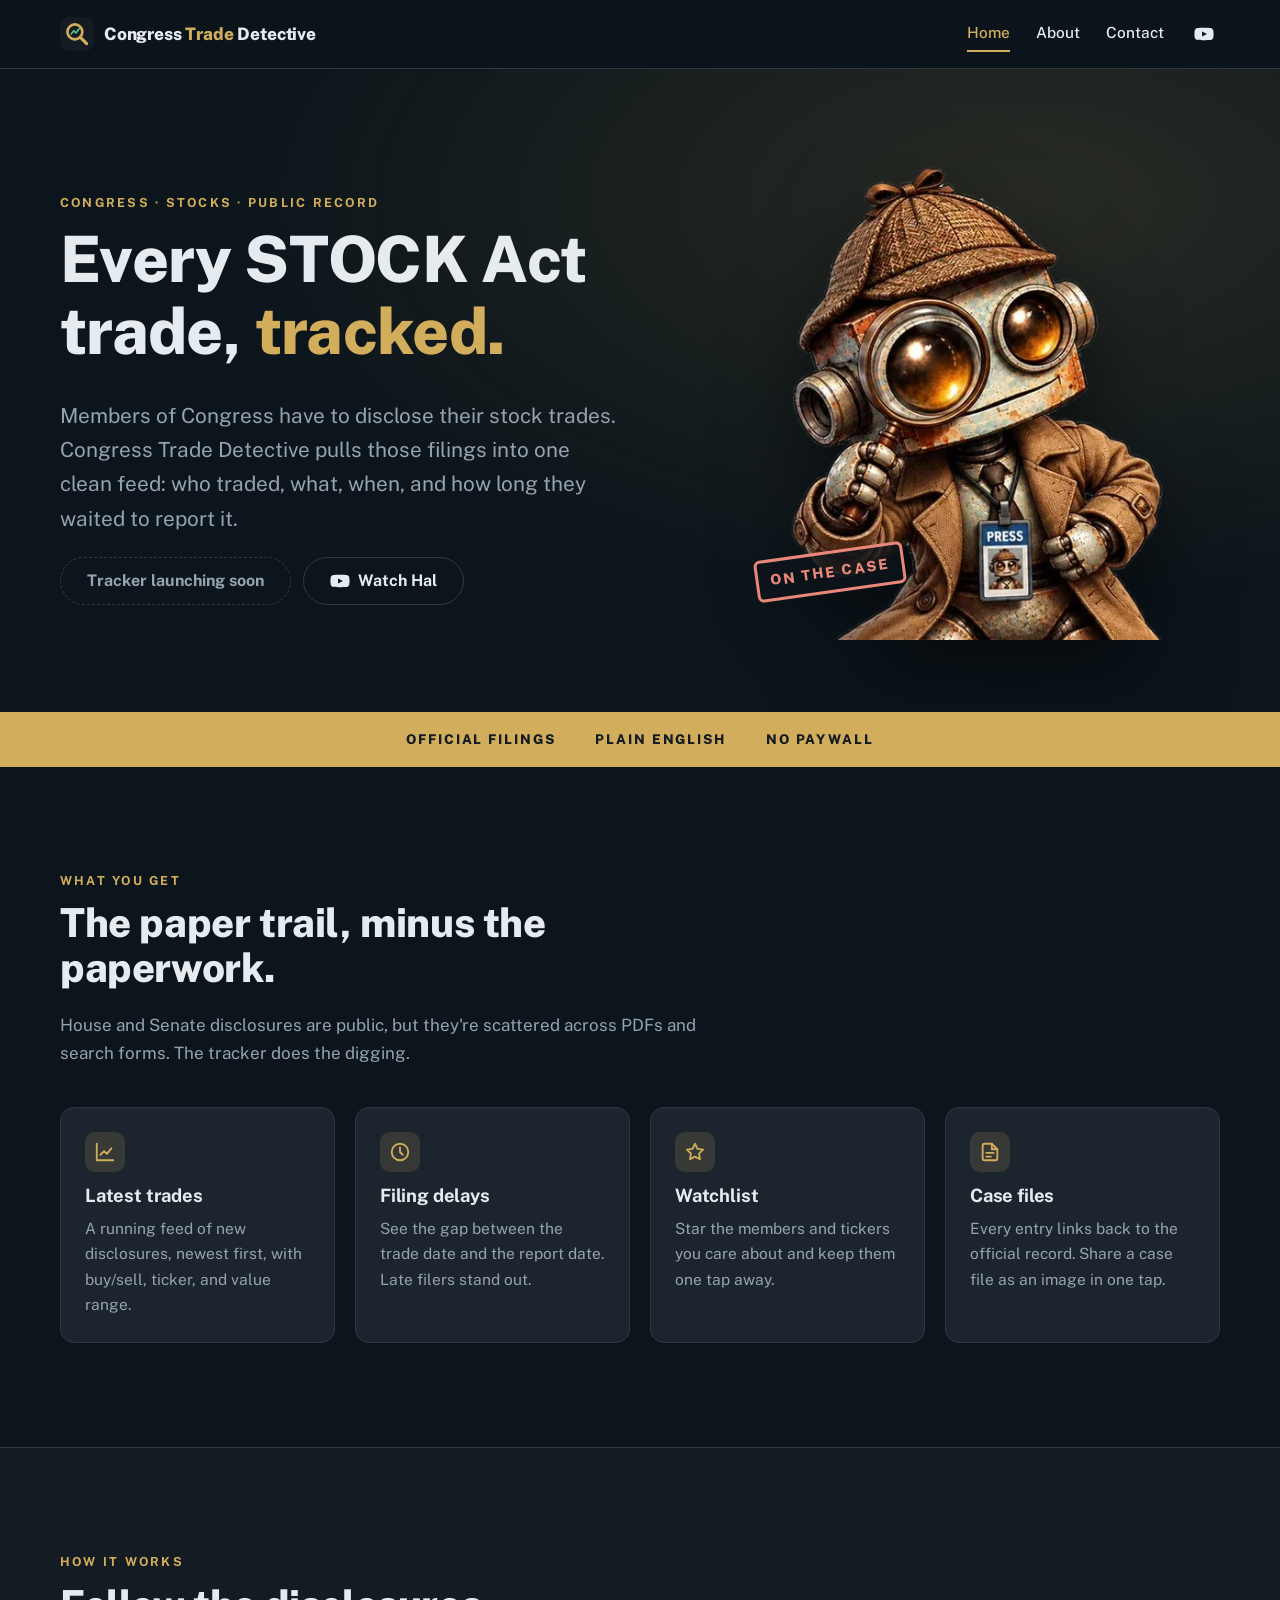
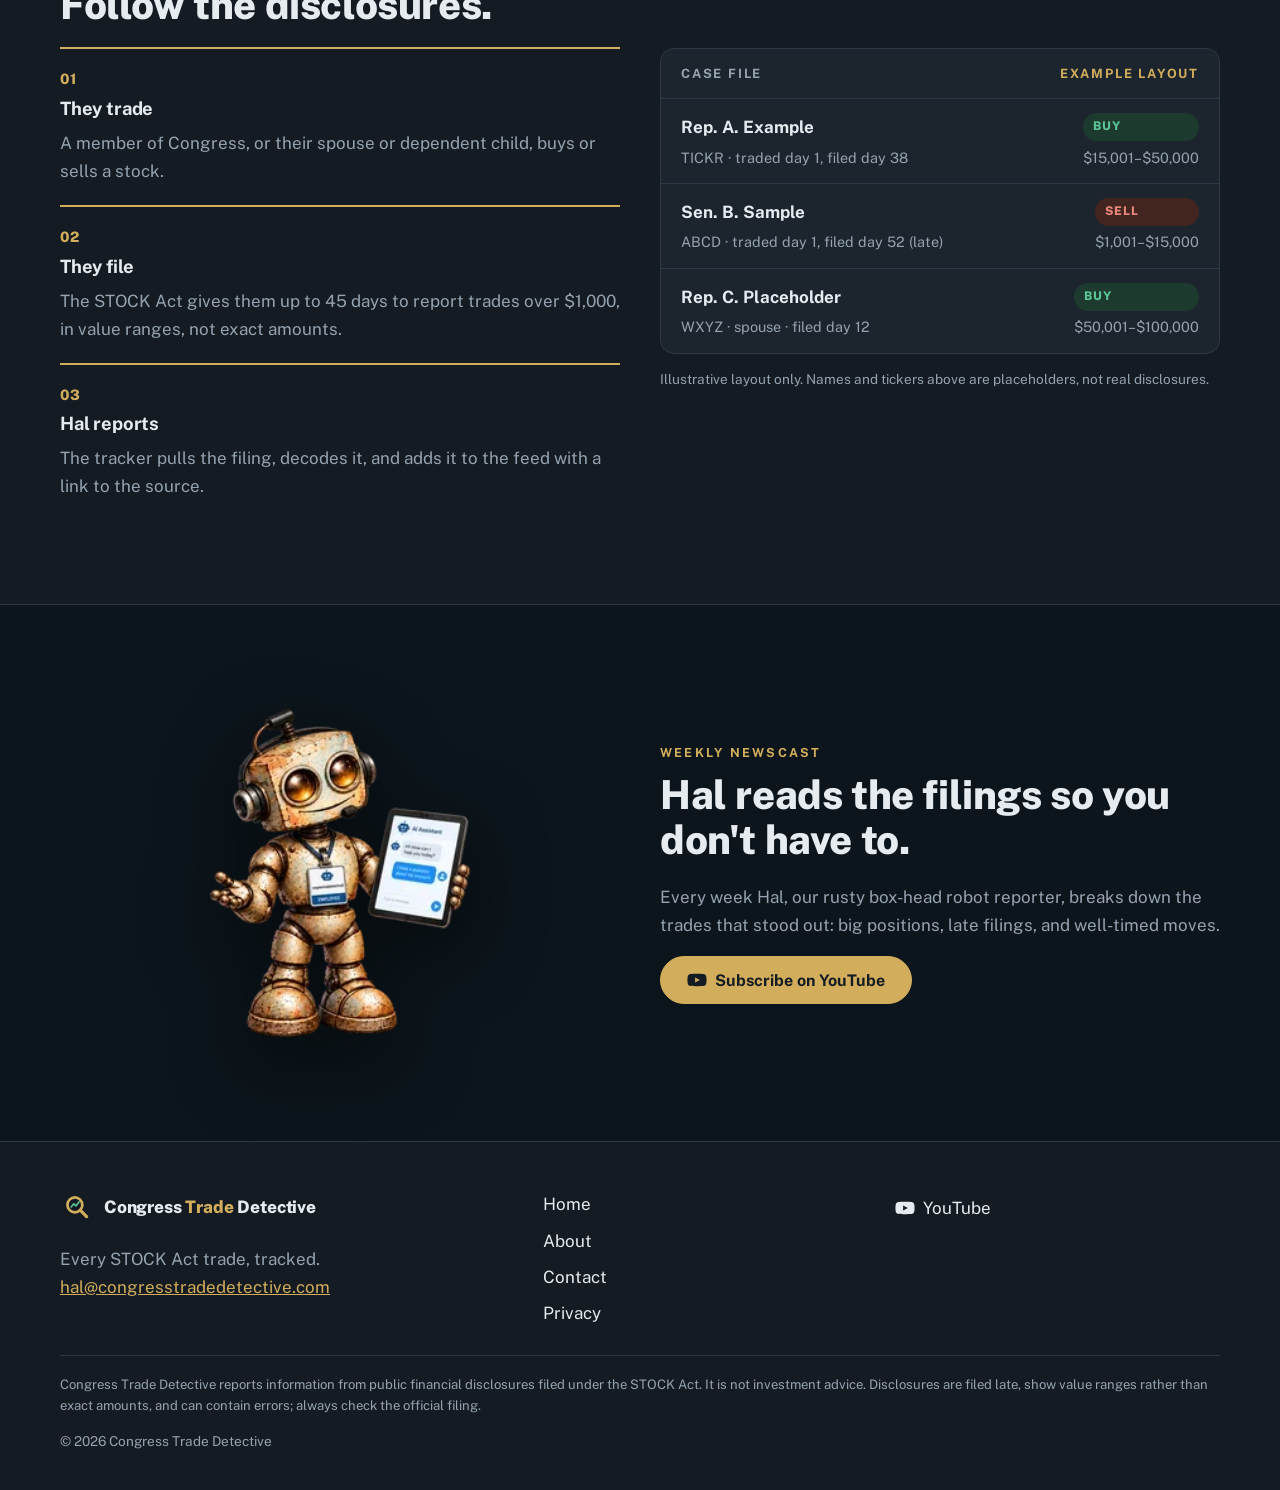
==== index.html @ c4a3ce62 "Initial site" ====
<!doctype html>
<html lang="en" data-root="">
<head>
<meta charset="utf-8">
<meta name="viewport" content="width=device-width, initial-scale=1">
<title>Congress Trade Detective | Every STOCK Act trade, tracked</title>
<meta name="description" content="Track stock trades disclosed by members of Congress under the STOCK Act. Latest filings, late reports, watchlists, and links to the official record.">
<meta property="og:title" content="Congress Trade Detective | Every STOCK Act trade, tracked">
<meta property="og:description" content="Track stock trades disclosed by members of Congress under the STOCK Act. Latest filings, late reports, watchlists, and links to the official record.">
<meta property="og:type" content="website">
<meta property="og:image" content="https://congresstradedetective.com/assets/img/hal-detective.webp">
<meta name="theme-color" content="#0C151B">
<link rel="icon" href="assets/img/favicon.svg" type="image/svg+xml">
<link rel="preconnect" href="https://fonts.googleapis.com">
<link rel="preconnect" href="https://fonts.gstatic.com" crossorigin>
<link href="https://fonts.googleapis.com/css2?family=Public+Sans:wght@400;500;600;700;800&display=swap" rel="stylesheet">
<link rel="stylesheet" href="assets/css/style.css">
</head>
<body data-page="home">
<a class="skip" href="#main">Skip to content</a>
<header id="site-header"></header>
<main id="main">

<section class="hero">
  <div class="container hero-grid">
    <div>
      <p class="eyebrow">Congress &middot; Stocks &middot; Public record</p>
      <h1>Every STOCK Act trade, <span class="hl">tracked.</span></h1>
      <p class="lead">Members of Congress have to disclose their stock trades. Congress Trade Detective pulls those filings into one clean feed: who traded, what, when, and how long they waited to report it.</p>
      <div class="btn-row"><a class="btn" data-app href="#">Open the tracker</a><a class="btn btn-ghost" data-social="youtube" href="#"><svg viewBox="0 0 24 24" aria-hidden="true"><path d="M23 7.2a3 3 0 0 0-2.1-2.1C19 4.6 12 4.6 12 4.6s-7 0-8.9.5A3 3 0 0 0 1 7.2 31 31 0 0 0 .5 12a31 31 0 0 0 .5 4.8 3 3 0 0 0 2.1 2.1c1.9.5 8.9.5 8.9.5s7 0 8.9-.5a3 3 0 0 0 2.1-2.1 31 31 0 0 0 .5-4.8 31 31 0 0 0-.5-4.8zM9.7 15.1V8.9l5.8 3.1-5.8 3.1z"/></svg>Watch Hal</a></div>
      <div class="badges-row"><a class="btn btn-ghost" data-store="appStore" href="#">App Store</a><a class="btn btn-ghost" data-store="playStore" href="#">Google Play</a></div>
    </div>
    <div class="hero-art">
      <img src="assets/img/hal-detective.webp" width="440" height="517" alt="Hal, the Congress Trade Detective robot mascot, in a detective hat and trench coat" fetchpriority="high">
      <span class="stamp">On the case</span>
    </div>
  </div>
</section>
<div class="strip"><ul><li>Official filings</li><li>Plain English</li><li>No paywall</li></ul></div>

<section class="section">
  <div class="container">
    <div class="section-head">
      <p class="eyebrow">What you get</p>
      <h2>The paper trail, minus the paperwork.</h2>
      <p class="muted">House and Senate disclosures are public, but they're scattered across PDFs and search forms. The tracker does the digging.</p>
    </div>
    <div class="features">
      <div class="feature"><div class="ic"><svg viewBox="0 0 24 24" aria-hidden="true"><path d="M3 3v18h18"/><path d="M7 15l4-4 3 3 5-6"/></svg></div><h3>Latest trades</h3><p>A running feed of new disclosures, newest first, with buy/sell, ticker, and value range.</p></div>
      <div class="feature"><div class="ic"><svg viewBox="0 0 24 24" aria-hidden="true"><circle cx="12" cy="12" r="9"/><path d="M12 7v5l3 3"/></svg></div><h3>Filing delays</h3><p>See the gap between the trade date and the report date. Late filers stand out.</p></div>
      <div class="feature"><div class="ic"><svg viewBox="0 0 24 24" aria-hidden="true"><path d="M12 3l2.7 5.6 6.1.9-4.4 4.3 1 6.1L12 17l-5.4 2.9 1-6.1-4.4-4.3 6.1-.9z"/></svg></div><h3>Watchlist</h3><p>Star the members and tickers you care about and keep them one tap away.</p></div>
      <div class="feature"><div class="ic"><svg viewBox="0 0 24 24" aria-hidden="true"><path d="M14 3H6a2 2 0 0 0-2 2v14a2 2 0 0 0 2 2h12a2 2 0 0 0 2-2V9z"/><path d="M14 3v6h6"/><path d="M8 13h8M8 17h5"/></svg></div><h3>Case files</h3><p>Every entry links back to the official record. Share a case file as an image in one tap.</p></div>
    </div>
  </div>
</section>

<section class="section panel">
  <div class="container split">
    <div>
      <p class="eyebrow">How it works</p>
      <h2>Follow the disclosures.</h2>
      <ol class="steps" style="grid-template-columns:1fr">
        <li><h3>They trade</h3><p>A member of Congress, or their spouse or dependent child, buys or sells a stock.</p></li>
        <li><h3>They file</h3><p>The STOCK Act gives them up to 45 days to report trades over $1,000, in value ranges, not exact amounts.</p></li>
        <li><h3>Hal reports</h3><p>The tracker pulls the filing, decodes it, and adds it to the feed with a link to the source.</p></li>
      </ol>
    </div>
    <div>
      <div class="casefile" aria-label="Example case file layout">
        <div class="casefile-head"><span>Case file</span><span class="tag">Example layout</span></div>
        <div class="row"><b>Rep. A. Example</b><span class="pill buy">Buy</span><span class="sub">TICKR &middot; traded day 1, filed day 38</span><span class="amt">$15,001&ndash;$50,000</span></div>
        <div class="row"><b>Sen. B. Sample</b><span class="pill sell">Sell</span><span class="sub">ABCD &middot; traded day 1, filed day 52 (late)</span><span class="amt">$1,001&ndash;$15,000</span></div>
        <div class="row"><b>Rep. C. Placeholder</b><span class="pill buy">Buy</span><span class="sub">WXYZ &middot; spouse &middot; filed day 12</span><span class="amt">$50,001&ndash;$100,000</span></div>
      </div>
      <p class="note">Illustrative layout only. Names and tickers above are placeholders, not real disclosures.</p>
    </div>
  </div>
</section>

<section class="section">
  <div class="container split">
    <img class="portrait" style="width:min(260px,70%)" src="assets/img/hal-agent.webp" width="206" height="260" alt="Hal the robot wearing a headset and holding a chat tablet" loading="lazy">
    <div>
      <p class="eyebrow">Weekly newscast</p>
      <h2>Hal reads the filings so you don't have to.</h2>
      <p class="muted">Every week Hal, our rusty box-head robot reporter, breaks down the trades that stood out: big positions, late filings, and well-timed moves.</p>
      <div class="btn-row"><a class="btn" data-social="youtube" href="#"><svg viewBox="0 0 24 24" aria-hidden="true"><path d="M23 7.2a3 3 0 0 0-2.1-2.1C19 4.6 12 4.6 12 4.6s-7 0-8.9.5A3 3 0 0 0 1 7.2 31 31 0 0 0 .5 12a31 31 0 0 0 .5 4.8 3 3 0 0 0 2.1 2.1c1.9.5 8.9.5 8.9.5s7 0 8.9-.5a3 3 0 0 0 2.1-2.1 31 31 0 0 0 .5-4.8 31 31 0 0 0-.5-4.8zM9.7 15.1V8.9l5.8 3.1-5.8 3.1z"/></svg>Subscribe on YouTube</a></div>
    </div>
  </div>
</section>

</main>
<footer id="site-footer"></footer>
<script src="assets/js/config.js"></script>
<script src="assets/js/site.js"></script>
</body>
</html>
---- assets/css/style.css ----
:root {
  --bg: #0C151B;
  --paper: #141B22;
  --card: #1C252E;
  --ink: #E6EBF0;
  --muted: #95A3B1;
  --line: #2C3945;
  --seal: #D2AE5C;
  --seal-dark: #B8943F;
  --buy: #5CC495;
  --sell: #E8877A;
  --radius: 14px;
  --sans: "Public Sans", "Segoe UI", system-ui, -apple-system, sans-serif;
}
*, *::before, *::after { box-sizing: border-box; }
html { scroll-behavior: smooth; }
body { margin: 0; background: var(--bg); color: var(--ink); font: 400 17px/1.65 var(--sans); -webkit-font-smoothing: antialiased; }
img { max-width: 100%; height: auto; display: block; }
a { color: var(--seal); }
h1, h2, h3 { font-weight: 800; line-height: 1.12; margin: 0 0 .5em; letter-spacing: -.01em; }
h1 { font-size: clamp(2.3rem, 5.6vw, 4rem); }
h2 { font-size: clamp(1.7rem, 3.4vw, 2.5rem); }
h3 { font-size: 1.15rem; font-weight: 700; }
p { margin: 0 0 1em; }
.container { width: min(1160px, 100% - 32px); margin-inline: auto; }
.muted { color: var(--muted); }
.eyebrow { font-size: .78rem; letter-spacing: .18em; text-transform: uppercase; color: var(--seal); font-weight: 700; margin-bottom: .8em; }
.section { padding: clamp(56px, 9vw, 104px) 0; }
.section-head { max-width: 680px; margin-bottom: 40px; }
.skip { position: absolute; left: -999px; }
.skip:focus { left: 16px; top: 16px; background: #fff; color: #000; padding: 8px 12px; z-index: 99; }
.hl { color: var(--seal); }

/* buttons */
.btn { display: inline-flex; align-items: center; gap: 8px; padding: 13px 26px; border-radius: 999px; font: 700 1rem var(--sans); text-decoration: none; border: 1.5px solid var(--seal); background: var(--seal); color: #141B22; cursor: pointer; transition: background .2s, color .2s, transform .2s; }
.btn:hover { background: var(--seal-dark); border-color: var(--seal-dark); transform: translateY(-1px); }
.btn svg { width: 20px; height: 20px; fill: currentColor; }
.btn-ghost { background: transparent; color: var(--ink); border-color: var(--line); }
.btn-ghost:hover { background: var(--card); border-color: var(--muted); color: var(--ink); }
.btn[aria-disabled="true"] { background: transparent; color: var(--muted); border-color: var(--line); border-style: dashed; cursor: default; transform: none; }
.btn-row { display: flex; flex-wrap: wrap; gap: 12px; }

/* header */
#site-header { position: sticky; top: 0; z-index: 50; background: rgba(12, 21, 27, .92); backdrop-filter: blur(8px); border-bottom: 1px solid var(--line); }
.header-inner { display: flex; align-items: center; gap: 24px; height: 68px; }
.brand { display: inline-flex; align-items: center; gap: 10px; text-decoration: none; font-weight: 800; font-size: 1.08rem; color: var(--ink); white-space: nowrap; letter-spacing: -.01em; }
.brand em { color: var(--seal); font-style: normal; }
.logo-mark { width: 34px; height: 34px; flex: none; border-radius: 9px; }
.nav { display: flex; gap: 26px; margin-left: auto; align-items: center; }
.nav a { text-decoration: none; font-size: .96rem; font-weight: 500; color: var(--ink); padding: 4px 0; border-bottom: 2px solid transparent; }
.nav a:hover, .nav a.active { color: var(--seal); border-color: var(--seal); }
.header-social { display: flex; gap: 4px; }
.icon-link { display: inline-flex; align-items: center; gap: 8px; text-decoration: none; color: var(--ink); padding: 6px; border-radius: 8px; }
.icon-link svg { width: 20px; height: 20px; fill: currentColor; }
.icon-link:hover { color: var(--seal); }
.menu-btn { display: none; margin-left: auto; background: none; border: 0; width: 44px; height: 44px; cursor: pointer; padding: 10px; }
.menu-btn span { display: block; height: 2px; background: var(--ink); margin: 5px 0; transition: transform .2s, opacity .2s; }
@media (max-width: 860px) {
  .menu-btn { display: block; }
  .header-social { display: none; }
  .nav { position: absolute; top: 68px; left: 0; right: 0; flex-direction: column; align-items: stretch; gap: 0; background: var(--bg); border-bottom: 1px solid var(--line); padding: 8px 16px 16px; display: none; }
  .nav a { padding: 12px 0; border-bottom: 1px solid var(--line); }
  #site-header.open .nav { display: flex; }
  #site-header.open .menu-btn span:nth-child(1) { transform: translateY(7px) rotate(45deg); }
  #site-header.open .menu-btn span:nth-child(2) { opacity: 0; }
  #site-header.open .menu-btn span:nth-child(3) { transform: translateY(-7px) rotate(-45deg); }
}

/* hero */
.hero { padding: clamp(48px, 8vw, 96px) 0 clamp(40px, 6vw, 72px); background: radial-gradient(ellipse at 80% 20%, rgba(210, 174, 92, .14), transparent 55%), var(--bg); overflow: hidden; }
.hero-grid { display: grid; gap: 40px; align-items: center; }
@media (min-width: 900px) { .hero-grid { grid-template-columns: 1.15fr .85fr; } }
.hero .lead { font-size: clamp(1.1rem, 2vw, 1.3rem); color: var(--muted); max-width: 560px; }
.hero-art { position: relative; justify-self: center; width: min(420px, 85%); }
.hero-art img { filter: drop-shadow(0 30px 40px rgba(0, 0, 0, .55)); }
.stamp { position: absolute; left: -6%; bottom: 10%; transform: rotate(-8deg); border: 3px solid var(--sell); color: var(--sell); font-weight: 800; letter-spacing: .14em; font-size: .9rem; padding: 6px 12px; border-radius: 6px; background: rgba(12, 21, 27, .75); text-transform: uppercase; }
.soon { font-size: .9rem; color: var(--muted); margin-top: 14px; }

/* ticker strip */
.strip { background: var(--seal); color: #141B22; padding: 16px 0; }
.strip ul { list-style: none; margin: 0; padding: 0; display: flex; justify-content: center; flex-wrap: wrap; gap: 10px 40px; letter-spacing: .14em; text-transform: uppercase; font-size: .84rem; font-weight: 800; }

/* sample case file */
.casefile { background: var(--card); border: 1px solid var(--line); border-radius: var(--radius); overflow: hidden; max-width: 760px; }
.casefile-head { display: flex; justify-content: space-between; align-items: center; gap: 12px; padding: 14px 20px; border-bottom: 1px solid var(--line); font-size: .8rem; letter-spacing: .14em; text-transform: uppercase; color: var(--muted); font-weight: 700; }
.casefile-head .tag { color: var(--seal); }
.row { display: grid; grid-template-columns: 1fr auto; gap: 4px 16px; padding: 14px 20px; border-bottom: 1px solid var(--line); }
.row:last-child { border-bottom: 0; }
.row b { font-weight: 700; }
.row .sub { color: var(--muted); font-size: .9rem; grid-column: 1; }
.pill { font-size: .75rem; font-weight: 800; letter-spacing: .08em; text-transform: uppercase; padding: 4px 10px; border-radius: 999px; align-self: start; }
.pill.buy { background: #1D3A2E; color: var(--buy); }
.pill.sell { background: #43251F; color: var(--sell); }
.row .amt { grid-column: 2; text-align: right; color: var(--muted); font-size: .9rem; }
.note { font-size: .85rem; color: var(--muted); margin-top: 14px; }

/* feature grid */
.features { display: grid; gap: 20px; grid-template-columns: 1fr; }
@media (min-width: 640px) { .features { grid-template-columns: repeat(2, 1fr); } }
@media (min-width: 1000px) { .features { grid-template-columns: repeat(4, 1fr); } }
.feature { background: var(--card); border: 1px solid var(--line); border-radius: var(--radius); padding: 24px; }
.feature .ic { width: 40px; height: 40px; border-radius: 10px; background: rgba(210, 174, 92, .14); color: var(--seal); display: grid; place-items: center; margin-bottom: 14px; }
.feature .ic svg { width: 22px; height: 22px; stroke: currentColor; fill: none; stroke-width: 2; stroke-linecap: round; stroke-linejoin: round; }
.feature p { color: var(--muted); margin: 0; font-size: .97rem; }

/* steps */
.steps { list-style: none; counter-reset: s; padding: 0; margin: 0; display: grid; gap: 20px; grid-template-columns: 1fr; }
@media (min-width: 800px) { .steps { grid-template-columns: repeat(3, 1fr); } }
.steps li { counter-increment: s; border-top: 2px solid var(--seal); padding-top: 18px; }
.steps li::before { content: "0" counter(s); display: block; font-weight: 800; color: var(--seal); font-size: .9rem; letter-spacing: .1em; margin-bottom: 8px; }
.steps p { color: var(--muted); margin: 0; }

/* split + panels */
.split { display: grid; gap: 40px; align-items: center; }
@media (min-width: 860px) { .split { grid-template-columns: 1fr 1fr; } }
.panel { background: var(--paper); border-top: 1px solid var(--line); border-bottom: 1px solid var(--line); }
.portrait { width: min(360px, 80%); justify-self: center; filter: drop-shadow(0 24px 36px rgba(0, 0, 0, .5)); }
.badges-row { display: flex; gap: 12px; flex-wrap: wrap; margin-top: 8px; }

/* page hero */
.page-hero { padding: clamp(56px, 9vw, 96px) 0 clamp(16px, 3vw, 32px); }
.page-hero p { max-width: 660px; color: var(--muted); font-size: 1.12rem; }

/* prose */
.prose { max-width: 760px; }
.prose h2 { font-size: 1.4rem; margin-top: 1.8em; }
.prose p, .prose li { color: #C9D2DB; }
.prose ul { padding-left: 1.2em; }
.callout { border-left: 3px solid var(--seal); background: var(--card); padding: 16px 20px; border-radius: 0 10px 10px 0; color: var(--muted); }

/* contact */
.contact-wrap { display: grid; gap: 40px; }
@media (min-width: 860px) { .contact-wrap { grid-template-columns: .9fr 1.1fr; } }
.form { display: grid; gap: 16px; background: var(--card); border: 1px solid var(--line); border-radius: var(--radius); padding: clamp(20px, 4vw, 32px); }
.form label { display: grid; gap: 6px; font-weight: 600; font-size: .95rem; }
.form input, .form textarea { font: 400 1rem var(--sans); color: var(--ink); background: var(--bg); border: 1.5px solid var(--line); border-radius: 10px; padding: 12px 14px; }
.form textarea { min-height: 150px; resize: vertical; }
.form input:focus, .form textarea:focus { outline: none; border-color: var(--seal); }
.hp { position: absolute; left: -9999px; }
.form-status { margin: 0; font-size: .95rem; }
.form-status.ok { color: var(--buy); }
.form-status.error { color: var(--sell); }

/* footer */
#site-footer { border-top: 1px solid var(--line); background: var(--paper); padding: 48px 0 24px; }
.footer-inner { display: grid; gap: 28px; }
@media (min-width: 860px) { .footer-inner { grid-template-columns: 1.4fr 1fr 1fr; } }
.footer-nav { display: grid; gap: 8px; align-content: start; }
.footer-nav a { color: var(--ink); text-decoration: none; }
.footer-nav a:hover { color: var(--seal); }
.footer-social { display: grid; gap: 4px; align-content: start; }
.icon-link.labeled { padding: 4px 0; }
.disclaimer { font-size: .82rem; color: var(--muted); margin-top: 28px; padding-top: 18px; border-top: 1px solid var(--line); }
.copyright { font-size: .85rem; color: var(--muted); margin-top: 12px; }
.copyright a { color: var(--muted); }

/* 404 */
.notfound { min-height: 60vh; display: grid; place-items: center; text-align: center; padding: 60px 16px; }
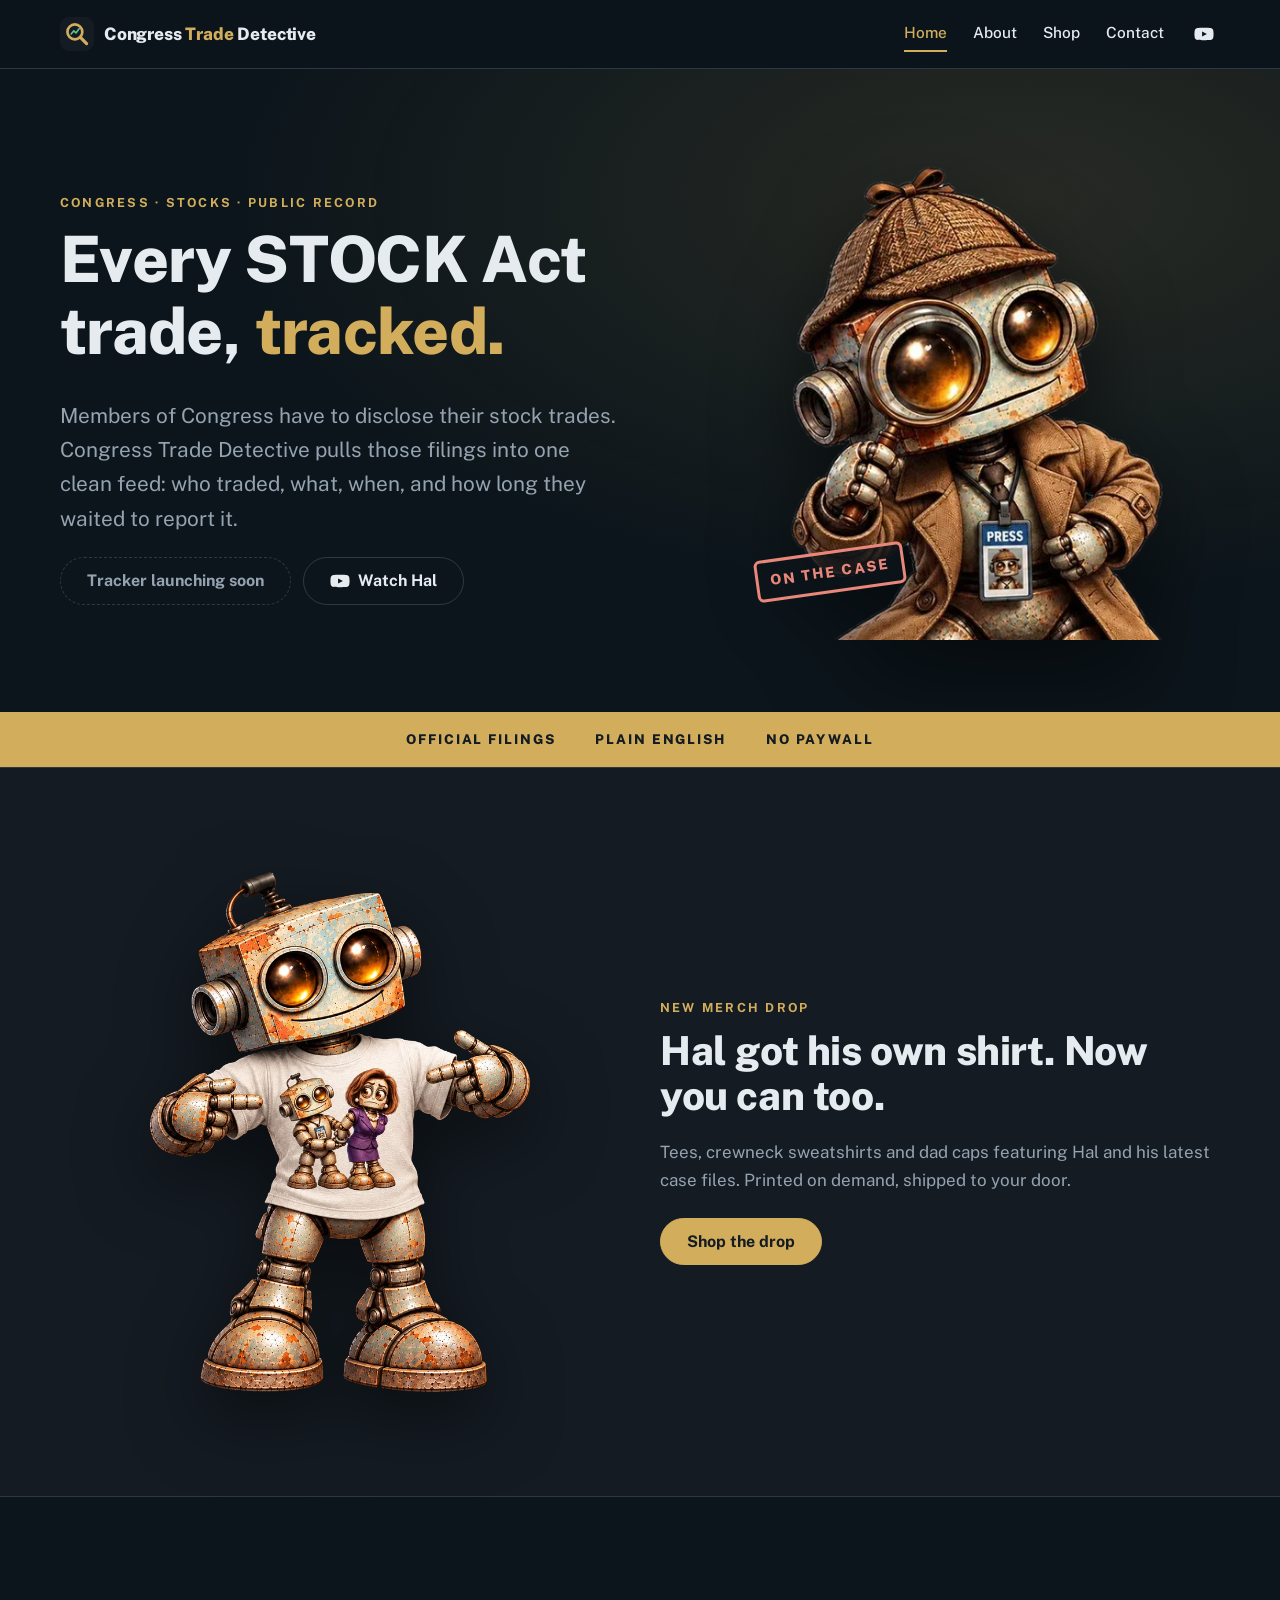
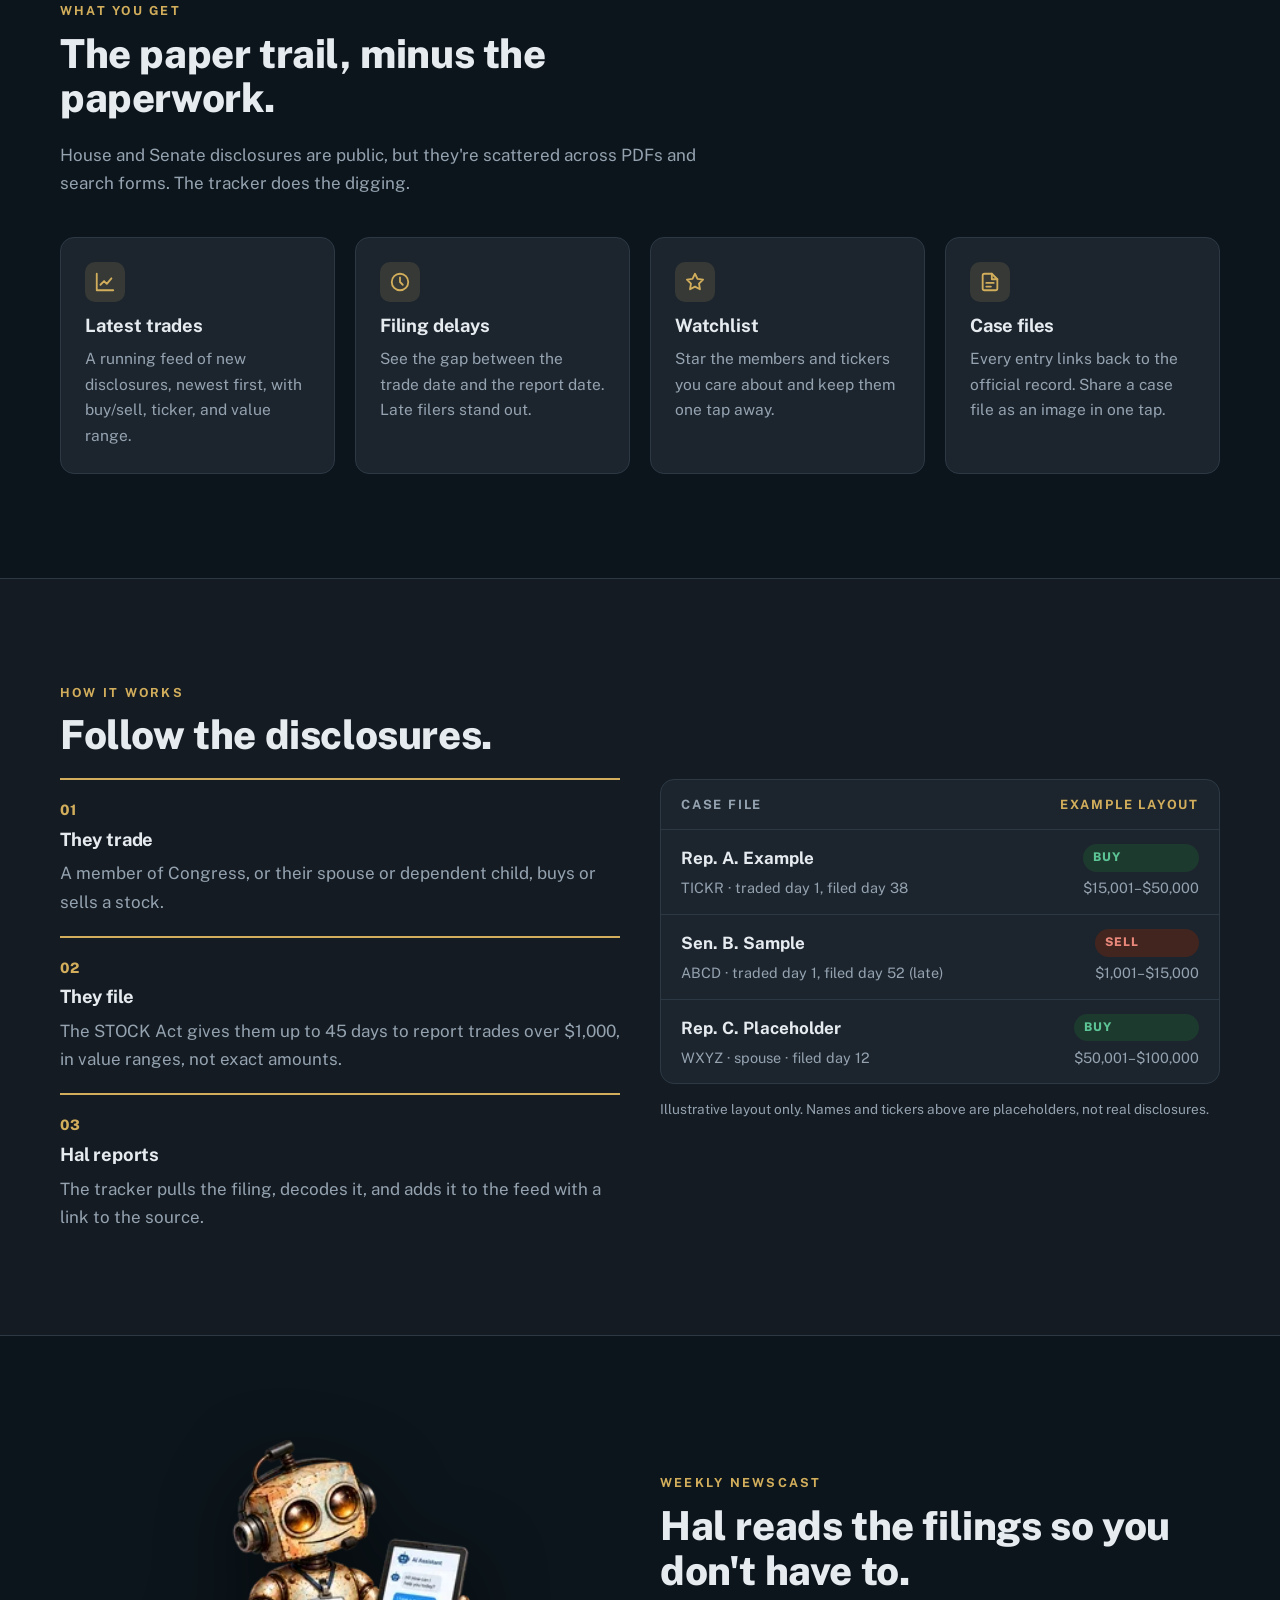
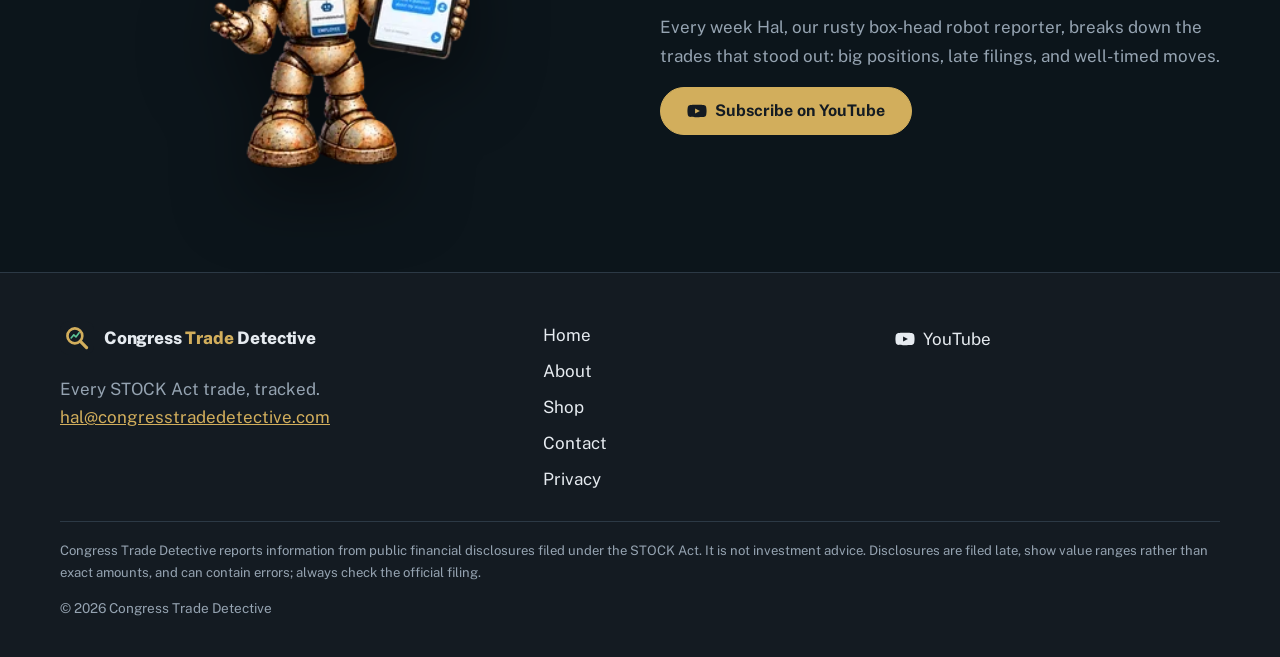
==== commit f8581259: "Add files via upload" ====
--- a/index.html
+++ b/index.html
@@ -14,7 +14,7 @@
 <link rel="preconnect" href="https://fonts.googleapis.com">
 <link rel="preconnect" href="https://fonts.gstatic.com" crossorigin>
 <link href="https://fonts.googleapis.com/css2?family=Public+Sans:wght@400;500;600;700;800&display=swap" rel="stylesheet">
-<link rel="stylesheet" href="assets/css/style.css">
+<link rel="stylesheet" href="assets/css/style.css?v=9">
 </head>
 <body data-page="home">
 <a class="skip" href="#main">Skip to content</a>
@@ -37,6 +37,18 @@
   </div>
 </section>
 <div class="strip"><ul><li>Official filings</li><li>Plain English</li><li>No paywall</li></ul></div>
+
+<section class="section merch-drop">
+  <div class="container split">
+    <img class="portrait" src="assets/img/hal-merch.webp" width="657" height="900" alt="Hal pointing at his Pelosi Act tee" loading="lazy">
+    <div>
+      <p class="eyebrow">New merch drop</p>
+      <h2>Hal got his own shirt. Now you can too.</h2>
+      <p class="muted">Tees, crewneck sweatshirts and dad caps featuring Hal and his latest case files. Printed on demand, shipped to your door.</p>
+      <div class="btn-row" style="margin-top:24px"><a class="btn" href="shop/">Shop the drop</a></div>
+    </div>
+  </div>
+</section>
 
 <section class="section">
   <div class="container">
@@ -91,7 +103,7 @@
 
 </main>
 <footer id="site-footer"></footer>
-<script src="assets/js/config.js"></script>
-<script src="assets/js/site.js"></script>
+<script src="assets/js/config.js?v=9"></script>
+<script src="assets/js/site.js?v=9"></script>
 </body>
 </html>
--- a/assets/css/style.css
+++ b/assets/css/style.css
@@ -156,3 +156,38 @@
 
 /* 404 */
 .notfound { min-height: 60vh; display: grid; place-items: center; text-align: center; padding: 60px 16px; }
+
+/* merch */
+.products { display: grid; gap: 20px; grid-template-columns: repeat(2, 1fr); }
+@media (min-width: 900px) { .products { grid-template-columns: repeat(3, 1fr); } }
+.product { display: flex; flex-direction: column; gap: 6px; background: var(--card); border: 1px solid var(--line); border-radius: var(--radius); padding: 14px; text-decoration: none; color: var(--ink); transition: border-color .2s, transform .2s; }
+.product:hover { border-color: var(--seal); transform: translateY(-2px); }
+.product img { width: 100%; aspect-ratio: 1; object-fit: cover; border-radius: 10px; background: var(--paper); }
+.product-name { font-weight: 700; }
+.product-price { color: var(--seal); font-weight: 700; }
+.poses { display: grid; gap: 16px; grid-template-columns: repeat(2, 1fr); }
+@media (min-width: 640px) { .poses { grid-template-columns: repeat(3, 1fr); } }
+@media (min-width: 1000px) { .poses { grid-template-columns: repeat(4, 1fr); } }
+.pose { margin: 0; background: var(--card); border: 1px solid var(--line); border-radius: var(--radius); padding: 16px 12px 12px; text-align: center; }
+.pose img { width: 100%; height: 200px; object-fit: contain; filter: drop-shadow(0 10px 16px rgba(0,0,0,.45)); }
+.pose figcaption { margin-top: 10px; font-weight: 700; font-size: .95rem; }
+.product img { object-fit: contain; }
+.product-options { color: var(--muted); font-size: .88rem; }
+.product-note { align-self: flex-start; font-size: .75rem; font-weight: 700; letter-spacing: .08em; text-transform: uppercase; color: var(--seal); border: 1px dashed var(--seal); border-radius: 999px; padding: 3px 10px; margin-top: 4px; }
+div.product:hover { transform: none; border-color: var(--line); }
+.swatches { display: flex; flex-wrap: wrap; gap: 6px; margin-top: 4px; }
+.swatch { font: 600 .78rem var(--sans); color: var(--muted); background: transparent; border: 1px solid var(--line); border-radius: 999px; padding: 3px 10px; cursor: pointer; }
+.swatch:hover { color: var(--ink); border-color: var(--muted); }
+.swatch.on { color: var(--ink); border-color: var(--seal); }
+.size-link { align-self: flex-start; font: 600 .82rem var(--sans); color: var(--seal); background: none; border: 0; padding: 0; text-decoration: underline; cursor: pointer; }
+.product:hover { transform: none; }
+.product-details { margin-top: 6px; border-top: 1px solid var(--line); padding-top: 8px; font-size: .9rem; color: var(--muted); }
+.product-details summary { cursor: pointer; font-weight: 700; color: var(--ink); }
+.product-details p { margin: 8px 0; }
+.product-details h4 { margin: 10px 0 4px; font-size: .85rem; color: var(--ink); }
+.product-details ul { margin: 0; padding-left: 18px; }
+.product-buy { align-self: flex-start; margin-top: 8px; padding: 9px 20px; font-size: .92rem; }
+.products { align-items: start; }
+.product-brand { font-size: .88rem; font-weight: 700; color: var(--seal); }
+.merch-drop { background: var(--paper); border-top: 1px solid var(--line); border-bottom: 1px solid var(--line); }
+.merch-drop .portrait { width: min(380px, 80%); }
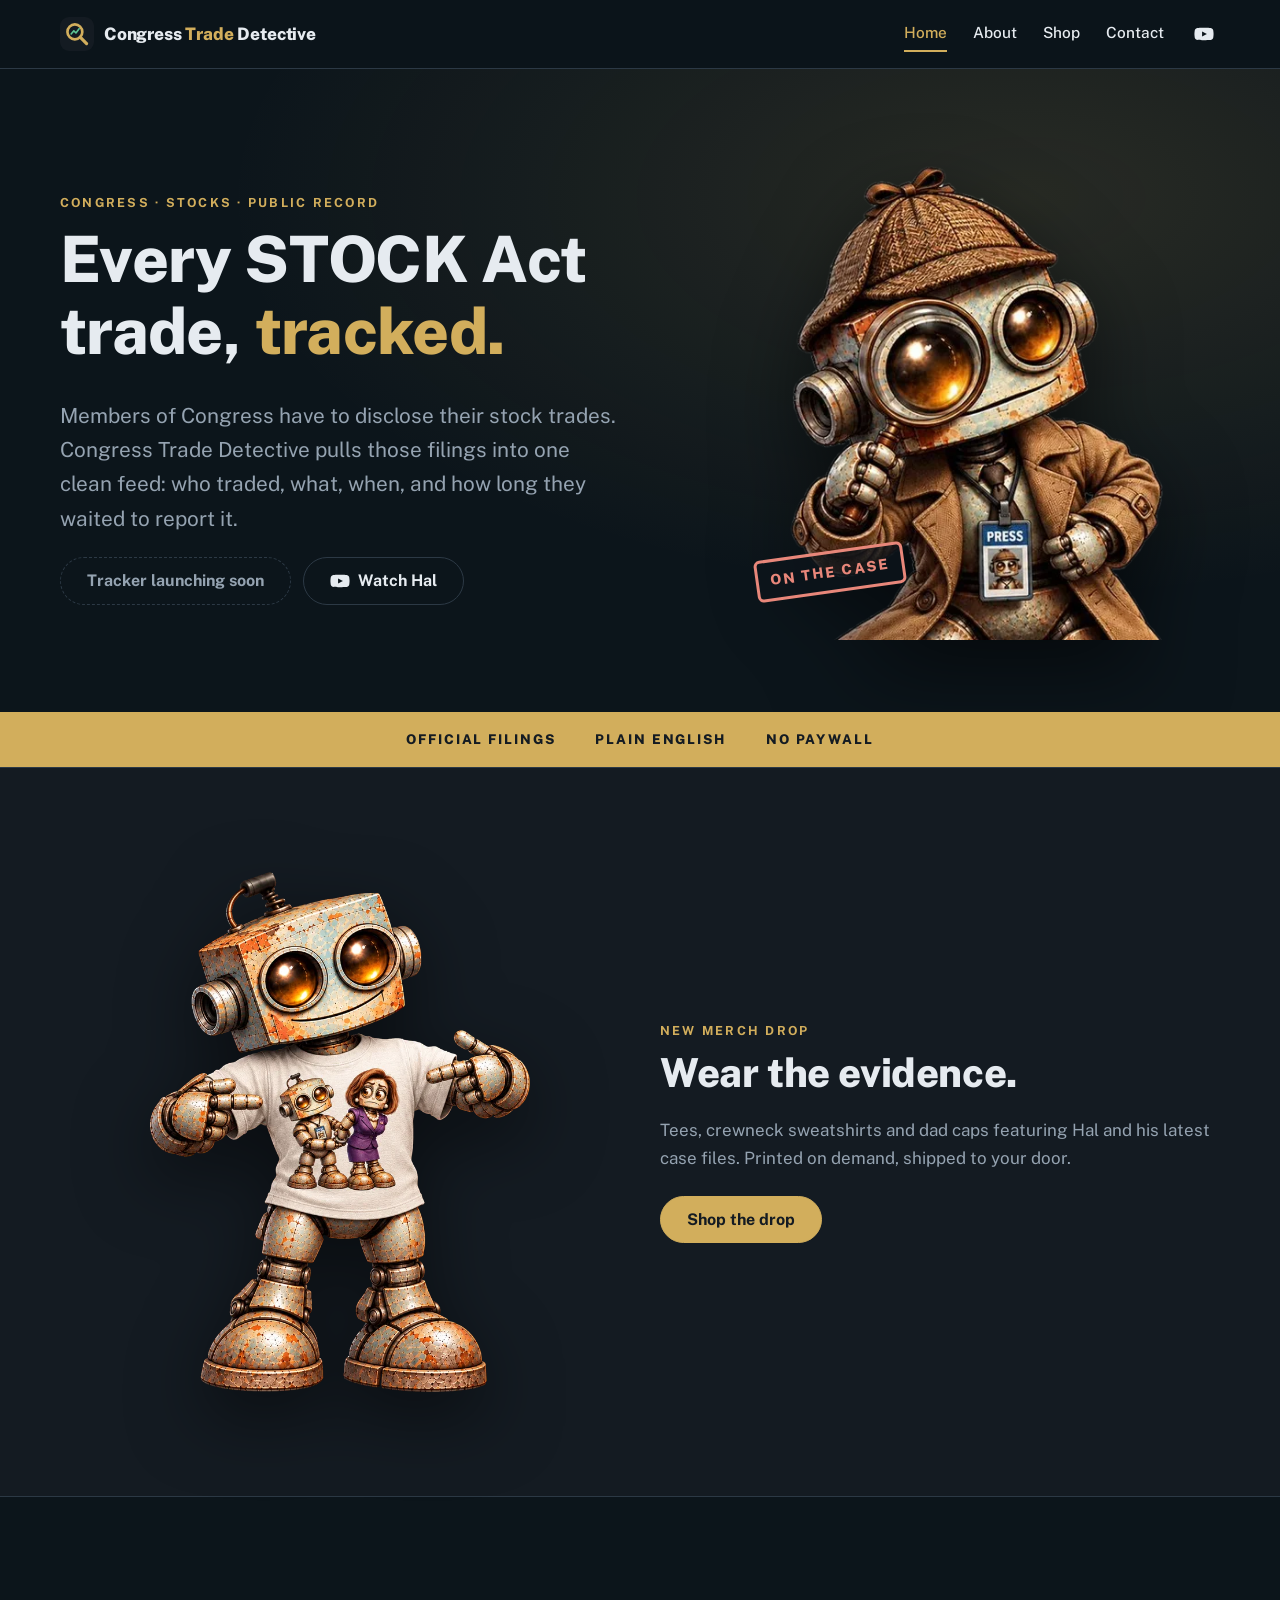
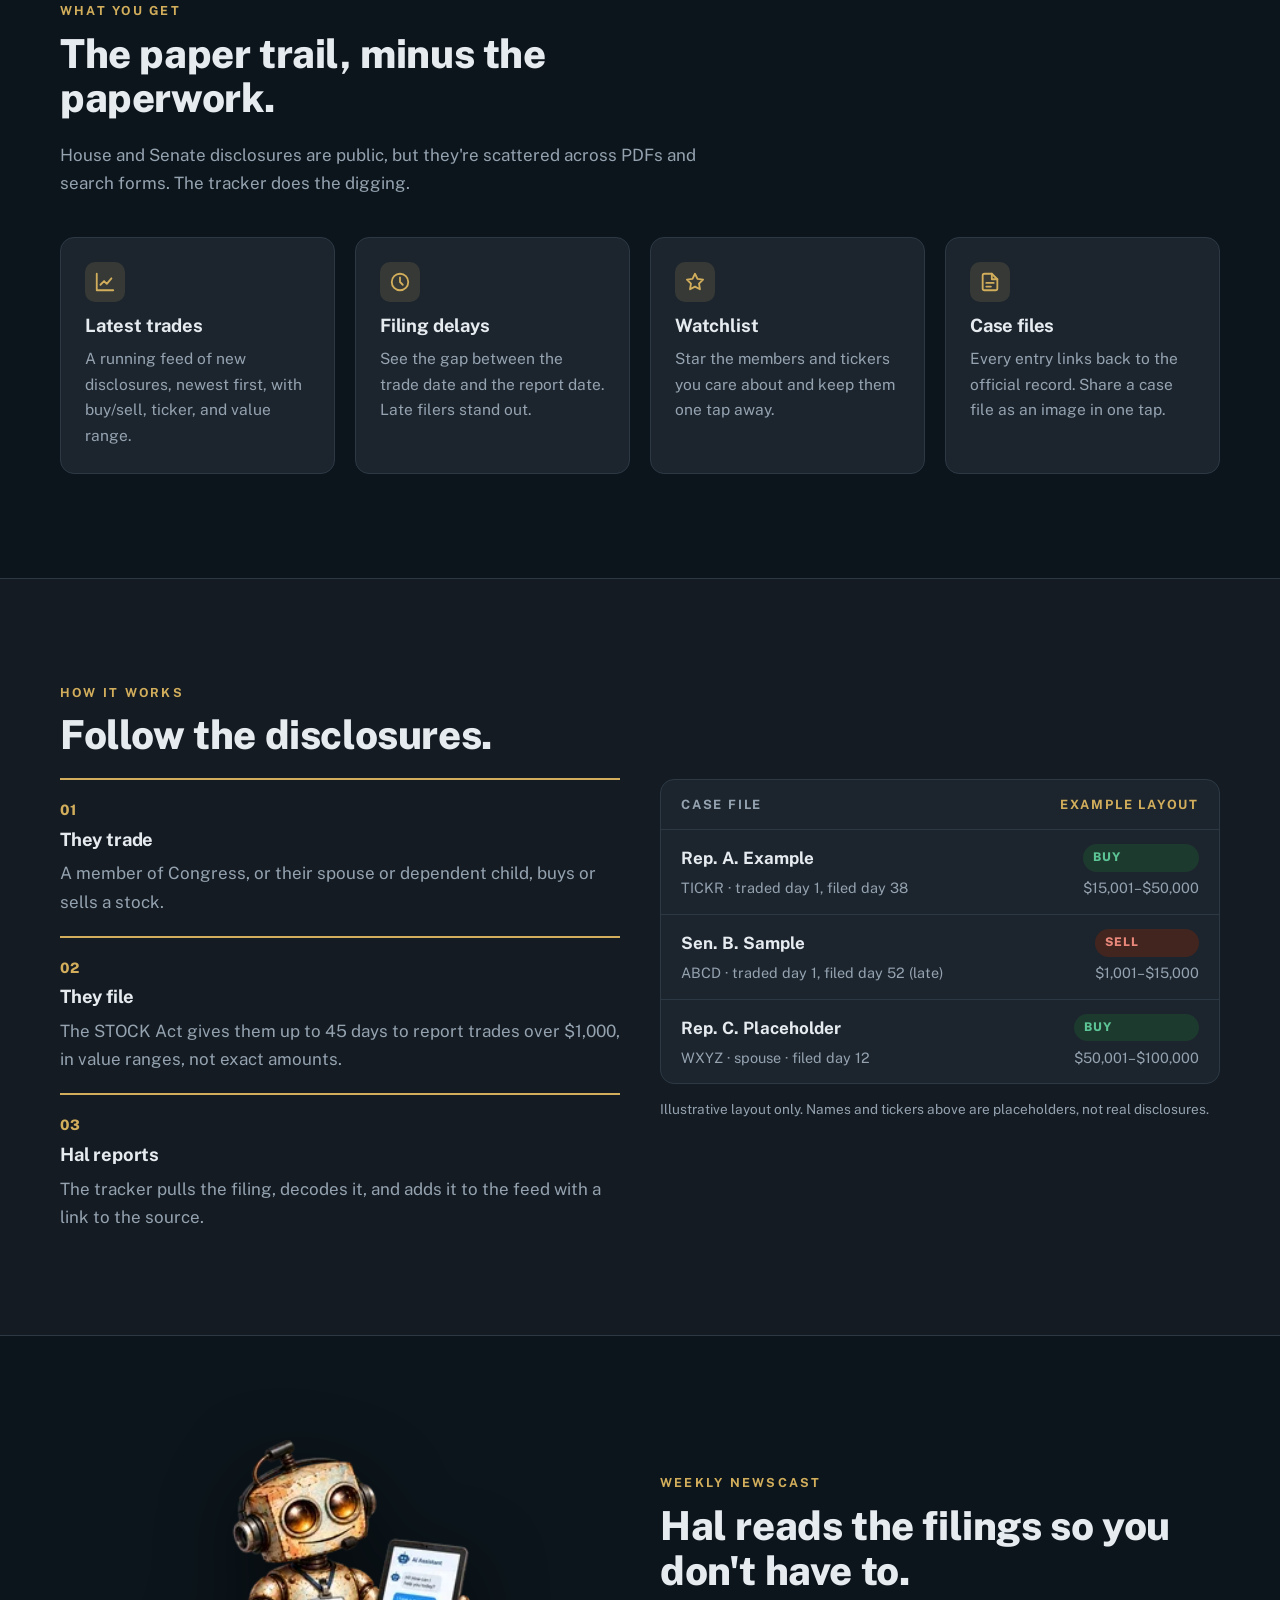
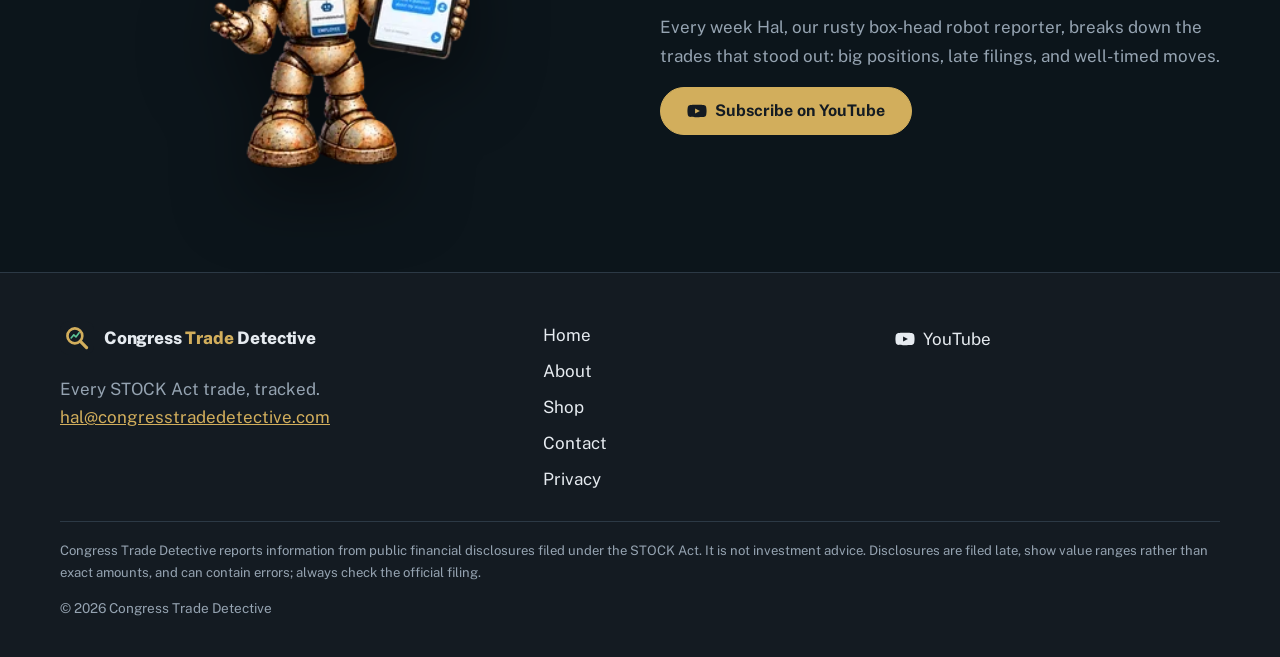
==== commit 84016765: "Add files via upload" ====
--- a/index.html
+++ b/index.html
@@ -43,7 +43,7 @@
     <img class="portrait" src="assets/img/hal-merch.webp" width="657" height="900" alt="Hal pointing at his Pelosi Act tee" loading="lazy">
     <div>
       <p class="eyebrow">New merch drop</p>
-      <h2>Hal got his own shirt. Now you can too.</h2>
+      <h2>Wear the evidence.</h2>
       <p class="muted">Tees, crewneck sweatshirts and dad caps featuring Hal and his latest case files. Printed on demand, shipped to your door.</p>
       <div class="btn-row" style="margin-top:24px"><a class="btn" href="shop/">Shop the drop</a></div>
     </div>
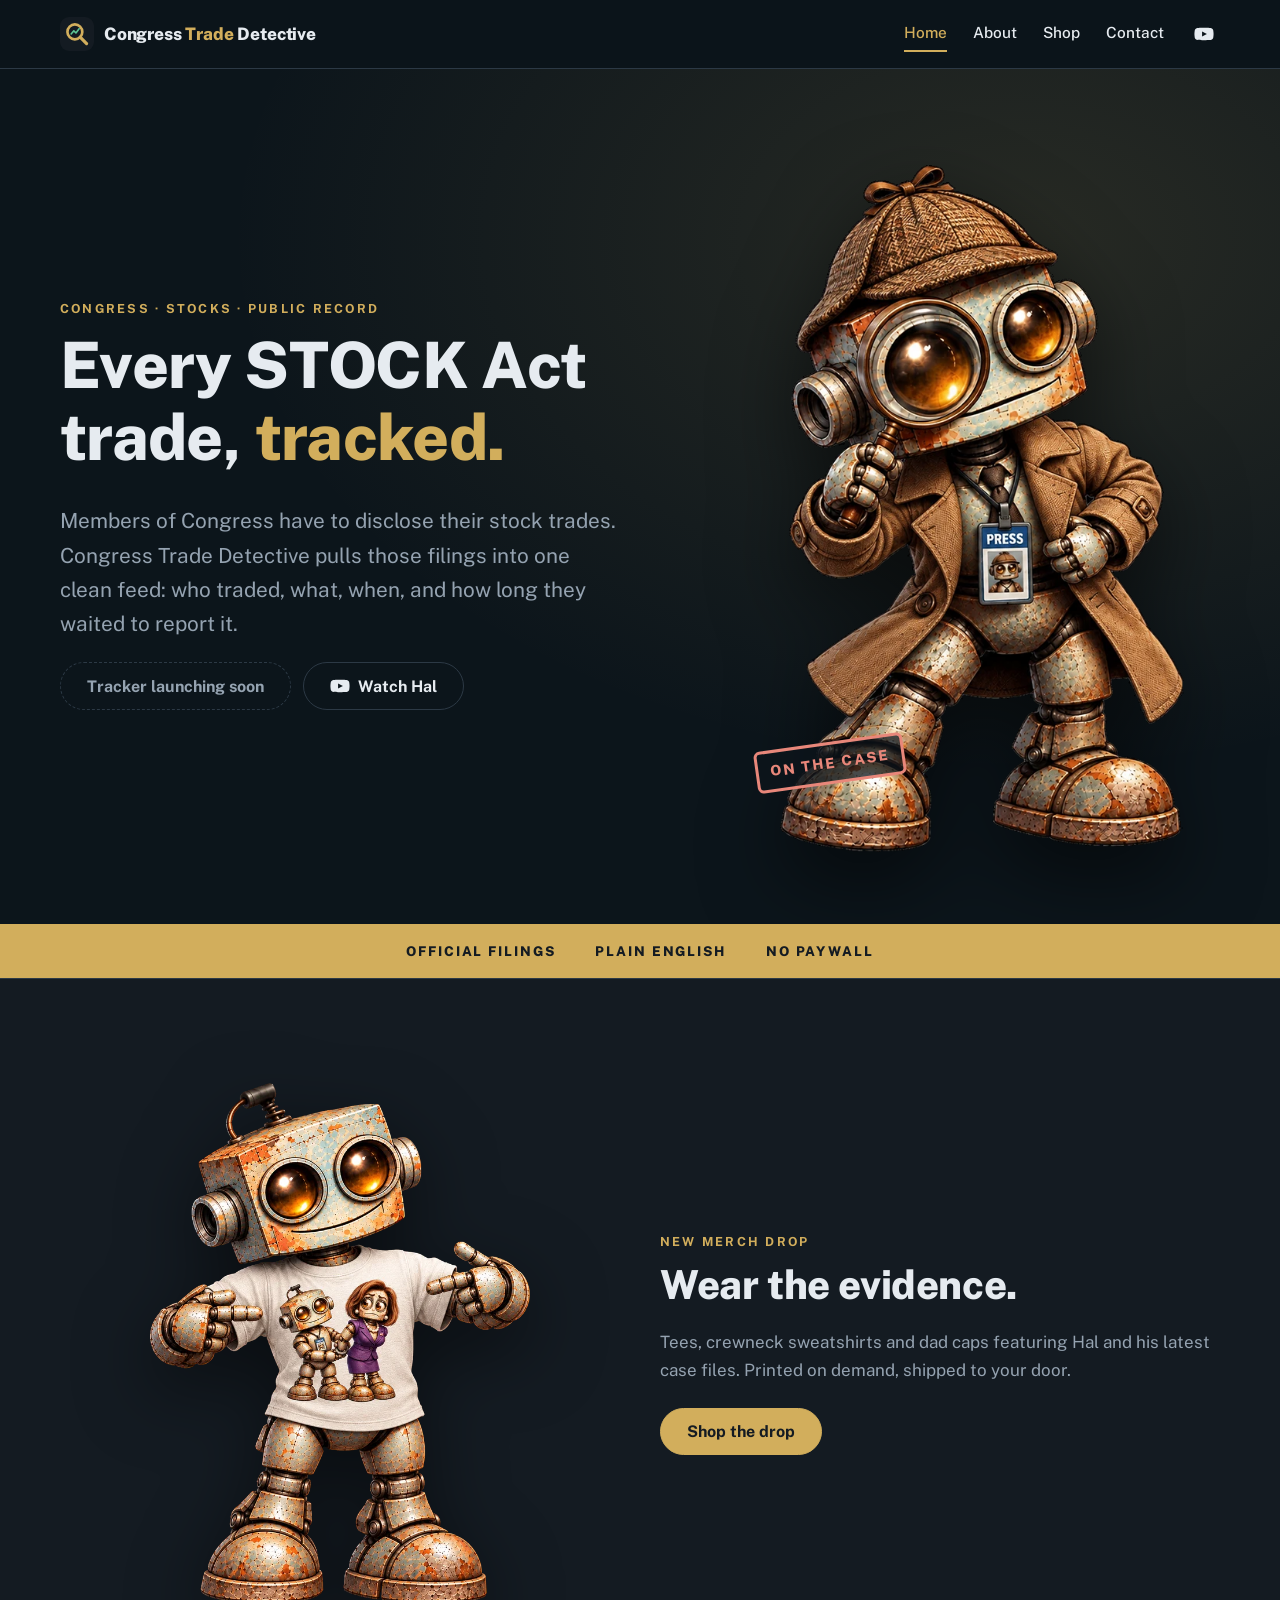
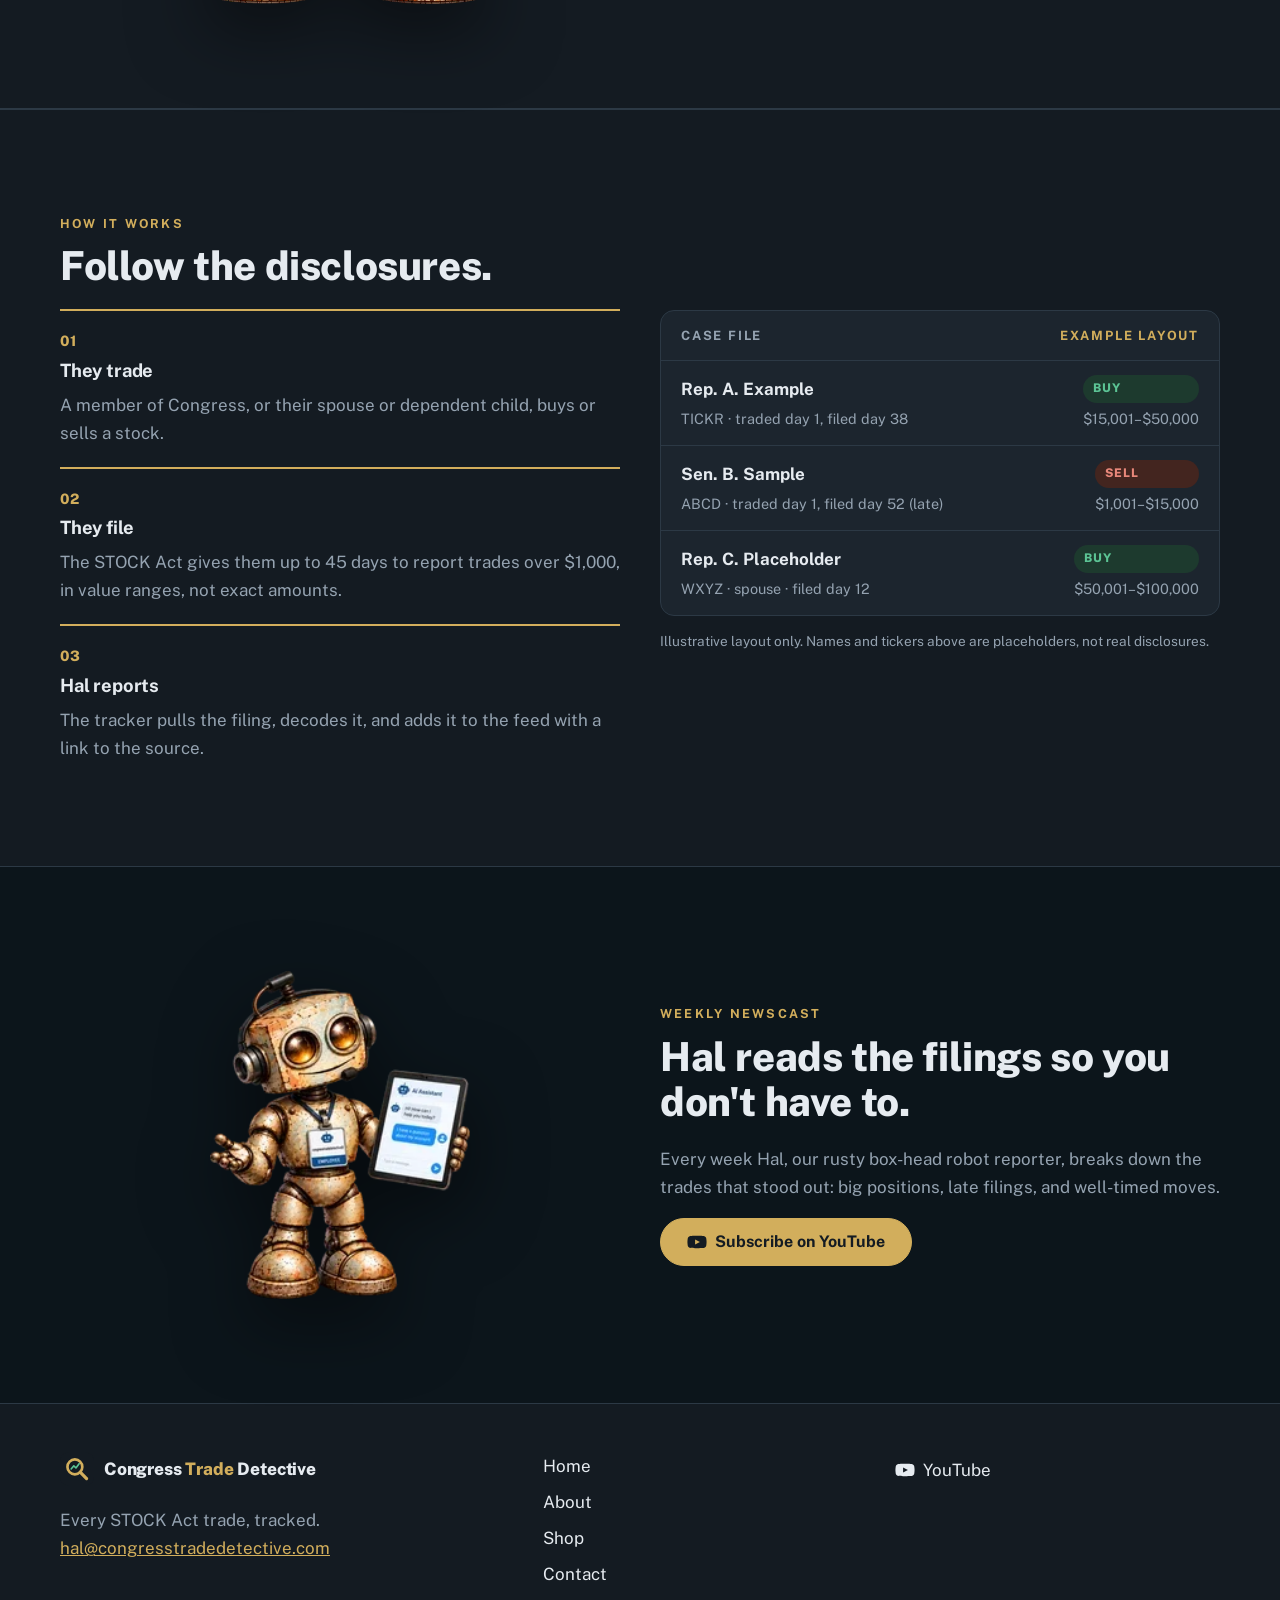
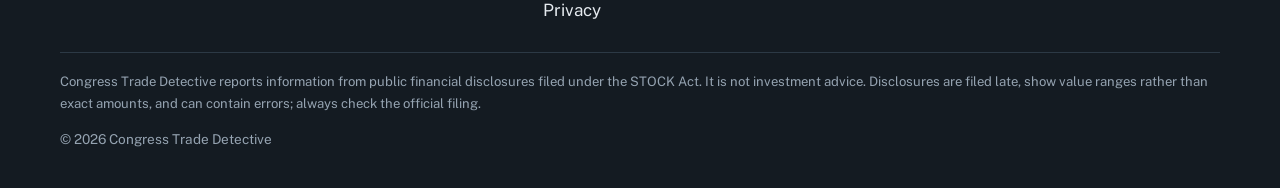
==== commit ff5ec981: "Remove "What you get" section Removed the section detailing features of the tracker, including lates" ====
--- a/index.html
+++ b/index.html
@@ -3,6 +3,7 @@
 <head>
 <meta charset="utf-8">
 <meta name="viewport" content="width=device-width, initial-scale=1">
+  <meta name="p:domain_verify" content="84c92774079e4eaa813df69720a253ce"/>
 <title>Congress Trade Detective | Every STOCK Act trade, tracked</title>
 <meta name="description" content="Track stock trades disclosed by members of Congress under the STOCK Act. Latest filings, late reports, watchlists, and links to the official record.">
 <meta property="og:title" content="Congress Trade Detective | Every STOCK Act trade, tracked">
@@ -50,22 +51,6 @@
   </div>
 </section>
 
-<section class="section">
-  <div class="container">
-    <div class="section-head">
-      <p class="eyebrow">What you get</p>
-      <h2>The paper trail, minus the paperwork.</h2>
-      <p class="muted">House and Senate disclosures are public, but they're scattered across PDFs and search forms. The tracker does the digging.</p>
-    </div>
-    <div class="features">
-      <div class="feature"><div class="ic"><svg viewBox="0 0 24 24" aria-hidden="true"><path d="M3 3v18h18"/><path d="M7 15l4-4 3 3 5-6"/></svg></div><h3>Latest trades</h3><p>A running feed of new disclosures, newest first, with buy/sell, ticker, and value range.</p></div>
-      <div class="feature"><div class="ic"><svg viewBox="0 0 24 24" aria-hidden="true"><circle cx="12" cy="12" r="9"/><path d="M12 7v5l3 3"/></svg></div><h3>Filing delays</h3><p>See the gap between the trade date and the report date. Late filers stand out.</p></div>
-      <div class="feature"><div class="ic"><svg viewBox="0 0 24 24" aria-hidden="true"><path d="M12 3l2.7 5.6 6.1.9-4.4 4.3 1 6.1L12 17l-5.4 2.9 1-6.1-4.4-4.3 6.1-.9z"/></svg></div><h3>Watchlist</h3><p>Star the members and tickers you care about and keep them one tap away.</p></div>
-      <div class="feature"><div class="ic"><svg viewBox="0 0 24 24" aria-hidden="true"><path d="M14 3H6a2 2 0 0 0-2 2v14a2 2 0 0 0 2 2h12a2 2 0 0 0 2-2V9z"/><path d="M14 3v6h6"/><path d="M8 13h8M8 17h5"/></svg></div><h3>Case files</h3><p>Every entry links back to the official record. Share a case file as an image in one tap.</p></div>
-    </div>
-  </div>
-</section>
-
 <section class="section panel">
   <div class="container split">
     <div>
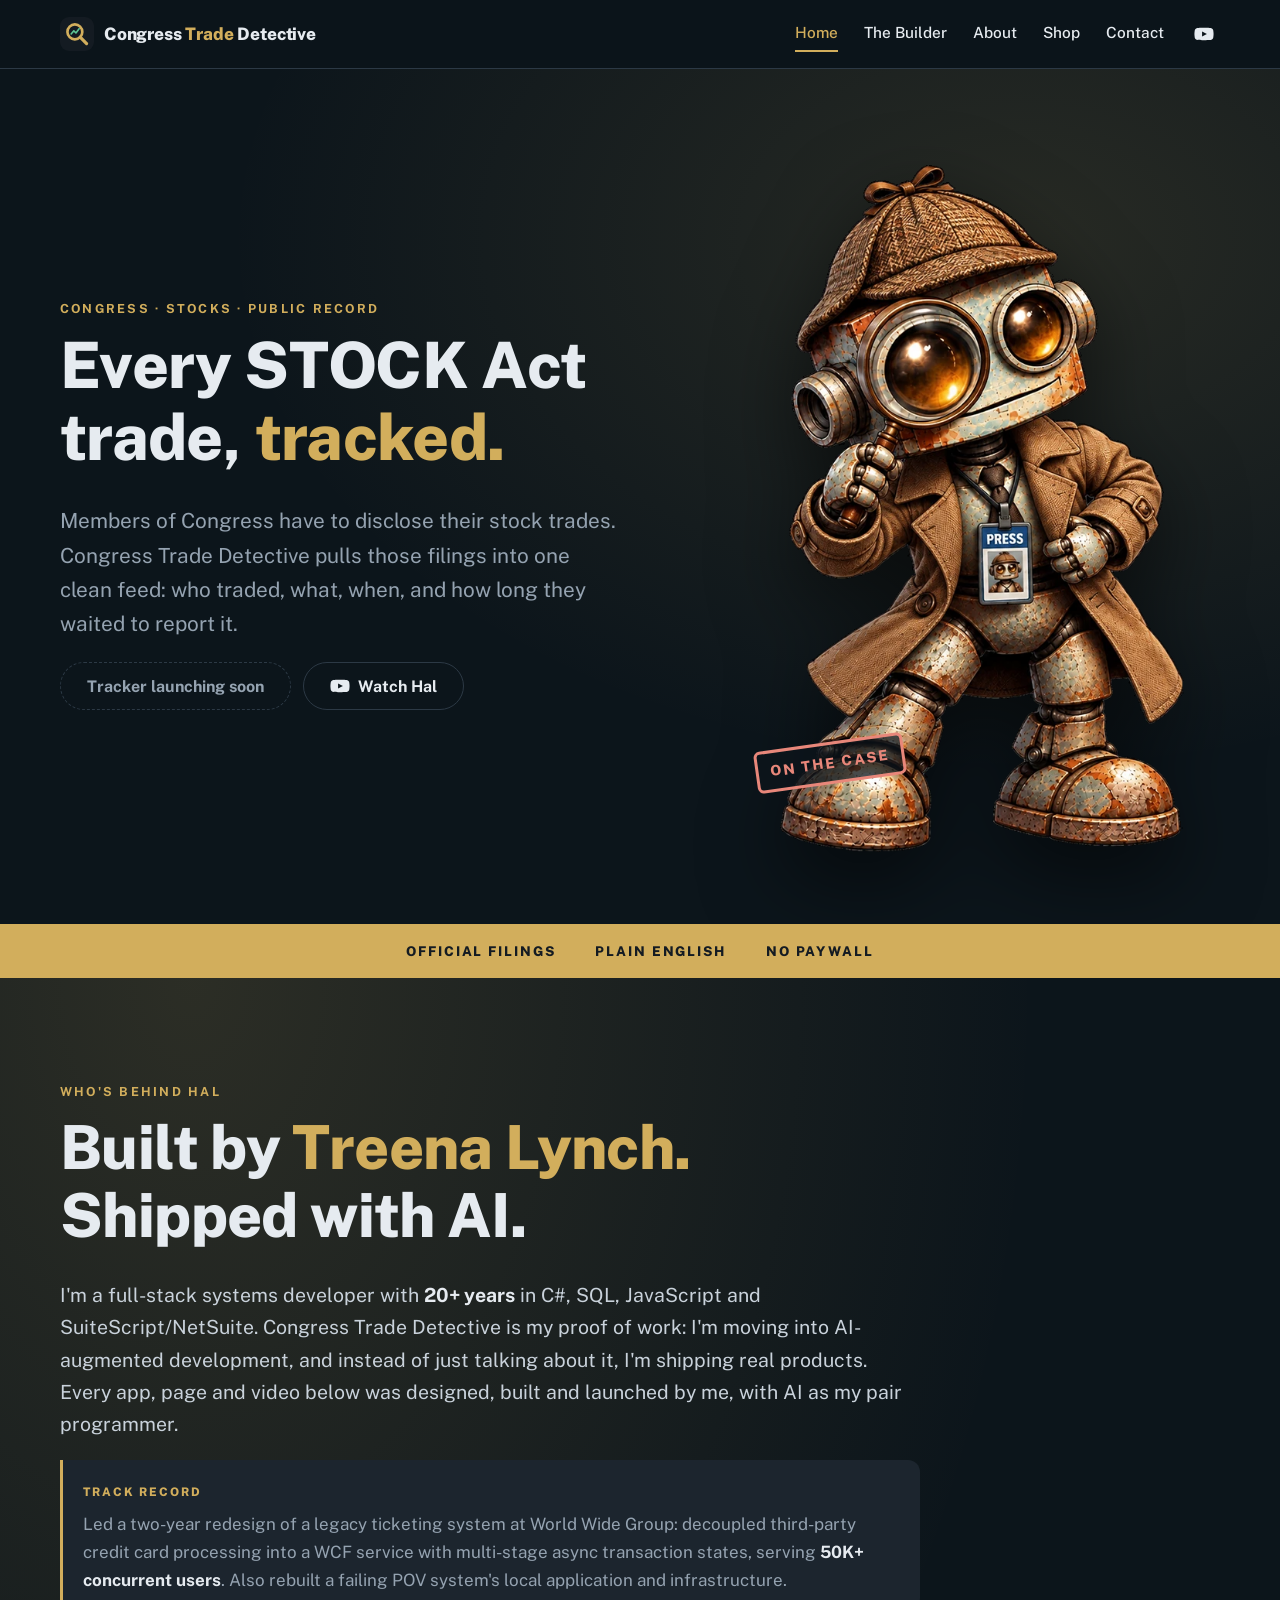
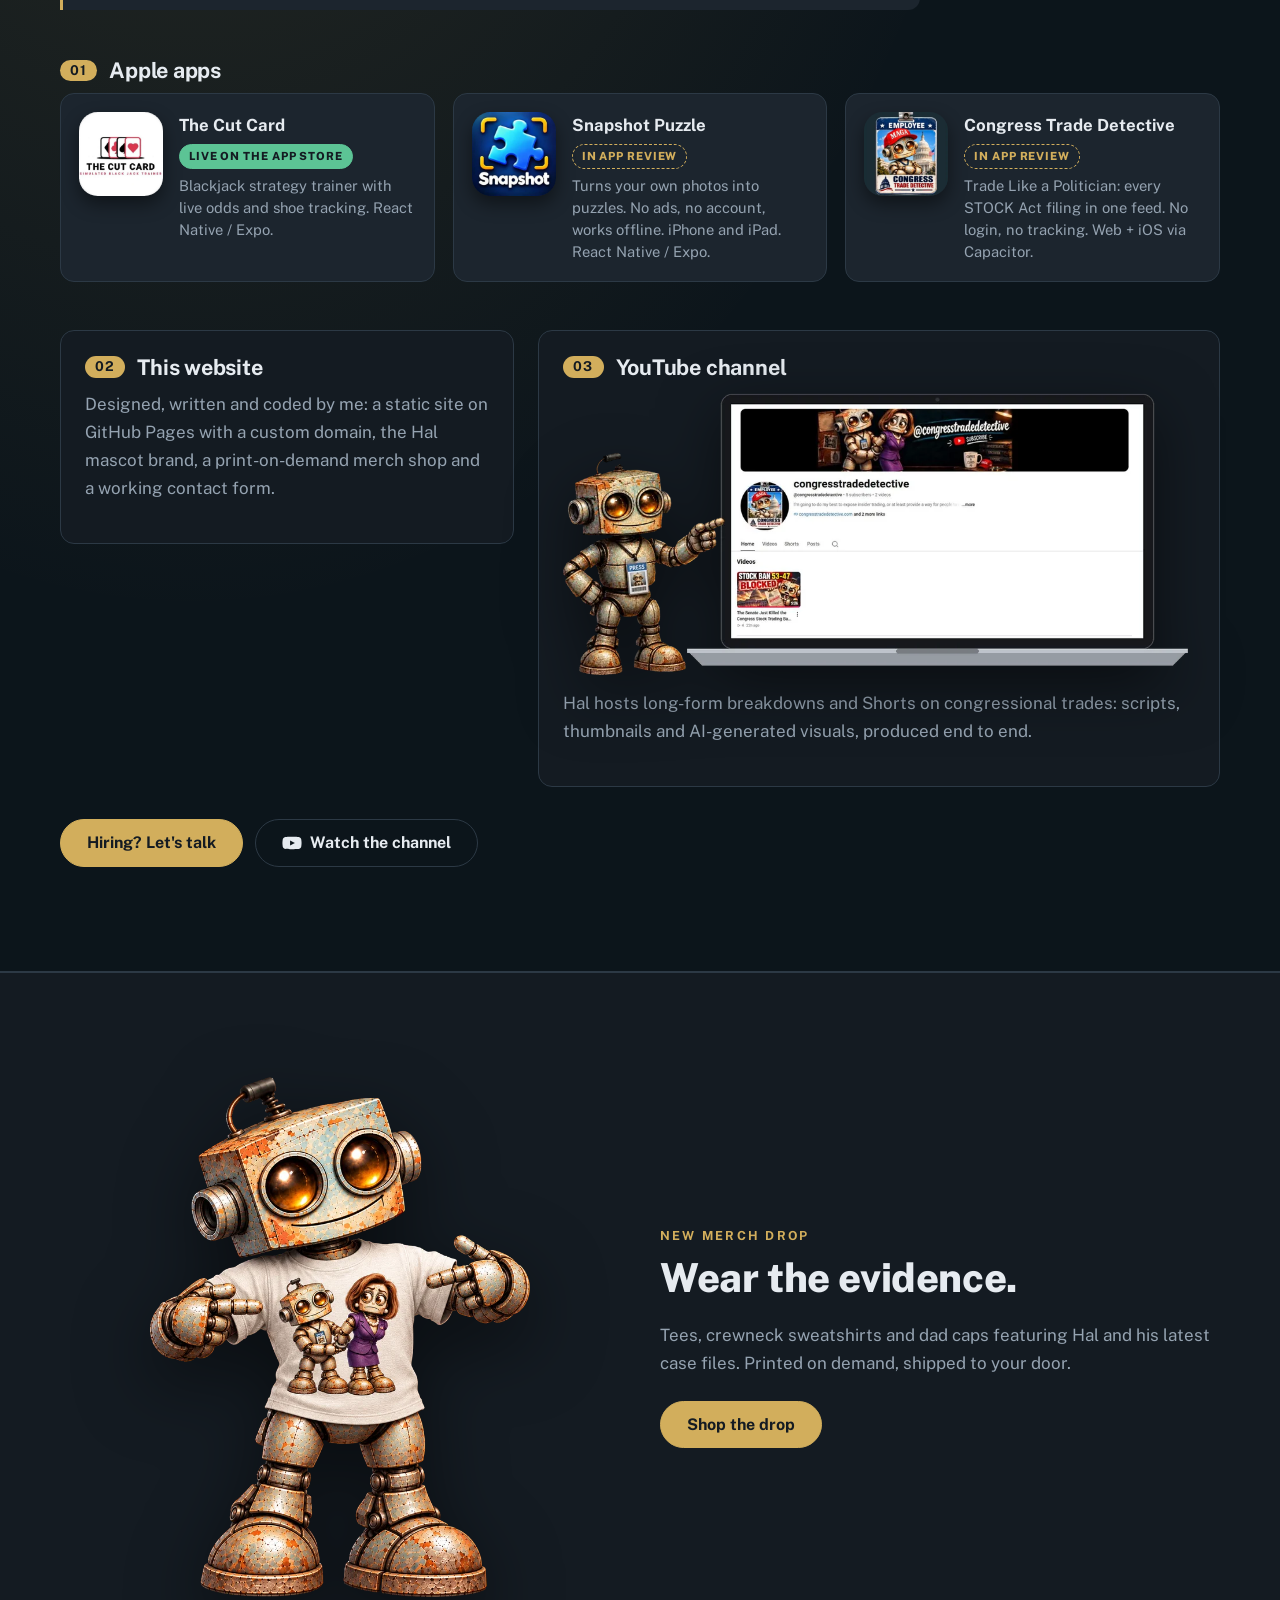
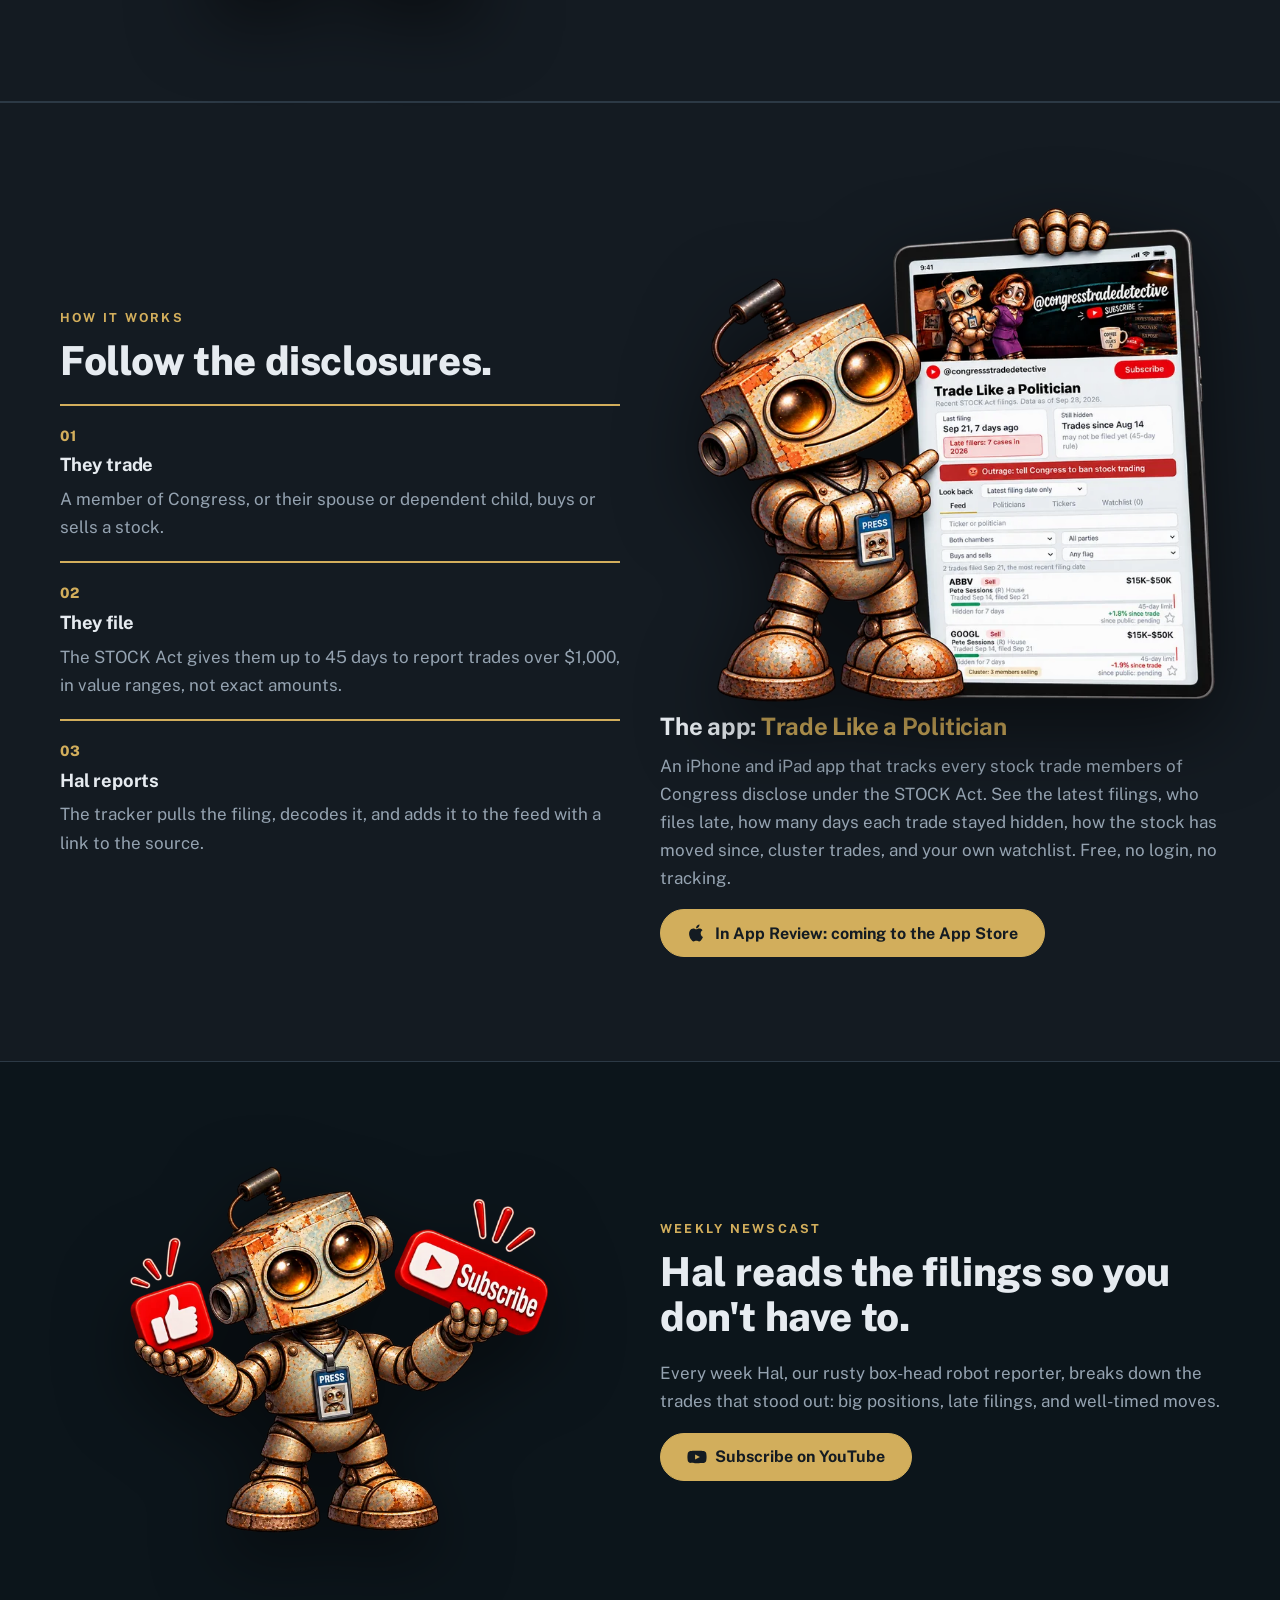
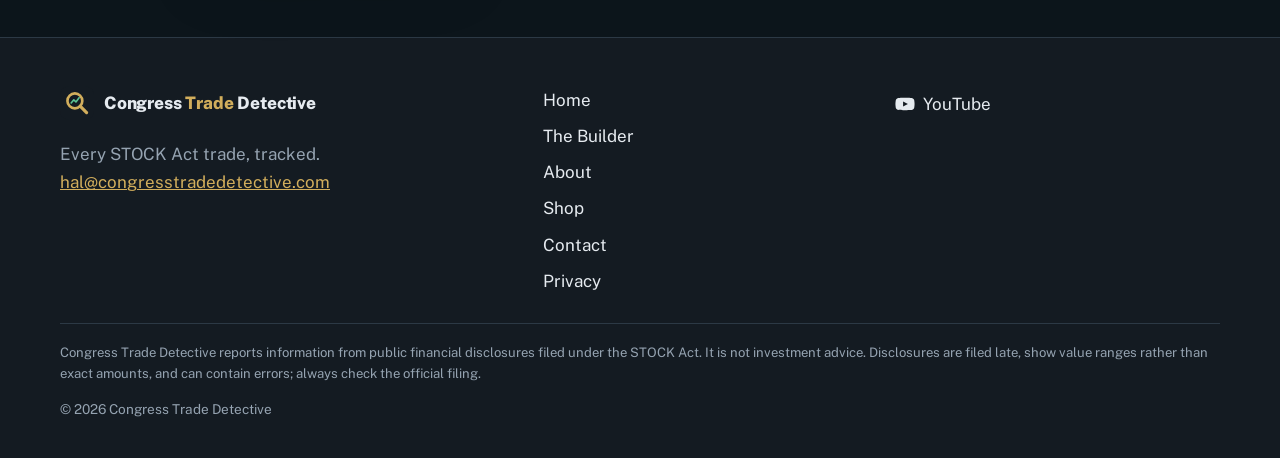
==== commit 248792ce: "Homepage: builder/resume section, iPad app showcase, subscribe Hal" ====
--- a/index.html
+++ b/index.html
@@ -15,7 +15,7 @@
 <link rel="preconnect" href="https://fonts.googleapis.com">
 <link rel="preconnect" href="https://fonts.gstatic.com" crossorigin>
 <link href="https://fonts.googleapis.com/css2?family=Public+Sans:wght@400;500;600;700;800&display=swap" rel="stylesheet">
-<link rel="stylesheet" href="assets/css/style.css?v=9">
+<link rel="stylesheet" href="assets/css/style.css?v=10">
 </head>
 <body data-page="home">
 <a class="skip" href="#main">Skip to content</a>
@@ -38,6 +38,46 @@
   </div>
 </section>
 <div class="strip"><ul><li>Official filings</li><li>Plain English</li><li>No paywall</li></ul></div>
+
+<section class="section builder" id="builder">
+  <div class="container">
+    <div class="builder-head">
+      <p class="eyebrow">Who's behind Hal</p>
+      <h2 class="builder-title">Built by <span class="hl">Treena Lynch.</span><br>Shipped with AI.</h2>
+      <p class="lead">I'm a full-stack systems developer with <strong>20+ years</strong> in C#, SQL, JavaScript and SuiteScript/NetSuite. Congress Trade Detective is my proof of work: I'm moving into AI-augmented development, and instead of just talking about it, I'm shipping real products. Every app, page and video below was designed, built and launched by me, with AI as my pair programmer.</p>
+      <div class="cred"><span class="cred-tag">Track record</span><p>Led a two-year redesign of a legacy ticketing system at World Wide Group: decoupled third-party credit card processing into a WCF service with multi-stage async transaction states, serving <strong>50K+ concurrent users</strong>. Also rebuilt a failing POV system's local application and infrastructure.</p></div>
+    </div>
+
+    <h3 class="builder-sub"><span class="num">01</span> Apple apps</h3>
+    <div class="apps">
+      <a class="app-card" href="https://apps.apple.com/us/app/the-cut-card/id6814679728" target="_blank" rel="noopener">
+        <img src="assets/img/apps/cut-card.webp" width="256" height="256" alt="The Cut Card app icon" loading="lazy">
+        <div><b>The Cut Card</b><span class="app-status live">Live on the App Store</span><p>Blackjack strategy trainer with live odds and shoe tracking. React Native / Expo.</p></div>
+      </a>
+      <a class="app-card" href="https://apps.apple.com/us/developer/treena-lynch/id6813984765" target="_blank" rel="noopener">
+        <img src="assets/img/apps/snapshot-puzzle.webp" width="256" height="256" alt="Snapshot Puzzle app icon" loading="lazy">
+        <div><b>Snapshot Puzzle</b><span class="app-status">In App Review</span><p>Turns your own photos into puzzles. No ads, no account, works offline. iPhone and iPad. React Native / Expo.</p></div>
+      </a>
+      <a class="app-card" data-ios href="https://apps.apple.com/us/developer/treena-lynch/id6813984765" target="_blank" rel="noopener">
+        <img src="assets/img/apps/congress-trade-detective.webp" width="256" height="256" alt="Congress Trade Detective app icon" loading="lazy">
+        <div><b>Congress Trade Detective</b><span class="app-status" data-ios-status>In App Review</span><p>Trade Like a Politician: every STOCK Act filing in one feed. No login, no tracking. Web + iOS via Capacitor.</p></div>
+      </a>
+    </div>
+
+    <div class="builder-grid">
+      <div class="builder-card">
+        <h3 class="builder-sub"><span class="num">02</span> This website</h3>
+        <p class="muted">Designed, written and coded by me: a static site on GitHub Pages with a custom domain, the Hal mascot brand, a print-on-demand merch shop and a working contact form.</p>
+      </div>
+      <div class="builder-card">
+        <h3 class="builder-sub"><span class="num">03</span> YouTube channel</h3>
+        <a data-social="youtube" href="#"><img class="laptop" src="assets/img/hal-laptop-youtube.webp" width="1000" height="451" alt="Hal pointing at a laptop showing the @congresstradedetective YouTube channel" loading="lazy"></a>
+        <p class="muted">Hal hosts long-form breakdowns and Shorts on congressional trades: scripts, thumbnails and AI-generated visuals, produced end to end.</p>
+      </div>
+    </div>
+    <div class="btn-row" style="margin-top:32px"><a class="btn" href="contact/">Hiring? Let's talk</a><a class="btn btn-ghost" data-social="youtube" href="#"><svg viewBox="0 0 24 24" aria-hidden="true"><path d="M23 7.2a3 3 0 0 0-2.1-2.1C19 4.6 12 4.6 12 4.6s-7 0-8.9.5A3 3 0 0 0 1 7.2 31 31 0 0 0 .5 12a31 31 0 0 0 .5 4.8 3 3 0 0 0 2.1 2.1c1.9.5 8.9.5 8.9.5s7 0 8.9-.5a3 3 0 0 0 2.1-2.1 31 31 0 0 0 .5-4.8 31 31 0 0 0-.5-4.8zM9.7 15.1V8.9l5.8 3.1-5.8 3.1z"/></svg>Watch the channel</a></div>
+  </div>
+</section>
 
 <section class="section merch-drop">
   <div class="container split">
@@ -62,21 +102,18 @@
         <li><h3>Hal reports</h3><p>The tracker pulls the filing, decodes it, and adds it to the feed with a link to the source.</p></li>
       </ol>
     </div>
-    <div>
-      <div class="casefile" aria-label="Example case file layout">
-        <div class="casefile-head"><span>Case file</span><span class="tag">Example layout</span></div>
-        <div class="row"><b>Rep. A. Example</b><span class="pill buy">Buy</span><span class="sub">TICKR &middot; traded day 1, filed day 38</span><span class="amt">$15,001&ndash;$50,000</span></div>
-        <div class="row"><b>Sen. B. Sample</b><span class="pill sell">Sell</span><span class="sub">ABCD &middot; traded day 1, filed day 52 (late)</span><span class="amt">$1,001&ndash;$15,000</span></div>
-        <div class="row"><b>Rep. C. Placeholder</b><span class="pill buy">Buy</span><span class="sub">WXYZ &middot; spouse &middot; filed day 12</span><span class="amt">$50,001&ndash;$100,000</span></div>
-      </div>
-      <p class="note">Illustrative layout only. Names and tickers above are placeholders, not real disclosures.</p>
+    <div class="ipad-wrap">
+      <a data-ios href="https://apps.apple.com/us/developer/treena-lynch/id6813984765" target="_blank" rel="noopener"><img class="ipad-hal" src="assets/img/hal-ipad.webp" width="760" height="676" alt="Hal holding an iPad running the Trade Like a Politician app" loading="lazy"></a>
+      <h3>The app: <span class="hl">Trade Like a Politician</span></h3>
+      <p class="muted">An iPhone and iPad app that tracks every stock trade members of Congress disclose under the STOCK Act. See the latest filings, who files late, how many days each trade stayed hidden, how the stock has moved since, cluster trades, and your own watchlist. Free, no login, no tracking.</p>
+      <div class="btn-row"><a class="btn" data-ios href="https://apps.apple.com/us/developer/treena-lynch/id6813984765" target="_blank" rel="noopener"><svg viewBox="0 0 24 24" aria-hidden="true"><path d="M16.4 12.6c0-2.6 2.1-3.8 2.2-3.9-1.2-1.8-3.1-2-3.7-2-1.6-.2-3.1.9-3.9.9-.8 0-2-.9-3.4-.9-1.7 0-3.3 1-4.2 2.6-1.8 3.1-.5 7.7 1.3 10.2.9 1.2 1.9 2.6 3.2 2.6 1.3-.1 1.8-.8 3.3-.8 1.6 0 2 .8 3.4.8 1.4 0 2.3-1.3 3.1-2.5 1-1.4 1.4-2.8 1.4-2.9 0 0-2.7-1-2.7-4.1zM13.9 4.9c.7-.9 1.2-2 1.1-3.2-1 0-2.3.7-3 1.6-.7.8-1.2 2-1.1 3.1 1.1.1 2.3-.6 3-1.5z"/></svg><span data-ios-label>In App Review: coming to the App Store</span></a></div>
     </div>
   </div>
 </section>
 
 <section class="section">
   <div class="container split">
-    <img class="portrait" style="width:min(260px,70%)" src="assets/img/hal-agent.webp" width="206" height="260" alt="Hal the robot wearing a headset and holding a chat tablet" loading="lazy">
+    <a class="portrait-link" data-social="youtube" href="#" aria-label="Subscribe to Hal on YouTube"><img class="portrait" src="assets/img/hal-subscribe.webp" width="640" height="559" alt="Hal holding a YouTube like button and a Subscribe button" loading="lazy"></a>
     <div>
       <p class="eyebrow">Weekly newscast</p>
       <h2>Hal reads the filings so you don't have to.</h2>
@@ -88,7 +125,7 @@
 
 </main>
 <footer id="site-footer"></footer>
-<script src="assets/js/config.js?v=9"></script>
-<script src="assets/js/site.js?v=9"></script>
+<script src="assets/js/config.js?v=10"></script>
+<script src="assets/js/site.js?v=10"></script>
 </body>
 </html>
--- a/assets/css/style.css
+++ b/assets/css/style.css
@@ -191,3 +191,33 @@
 .product-brand { font-size: .88rem; font-weight: 700; color: var(--seal); }
 .merch-drop { background: var(--paper); border-top: 1px solid var(--line); border-bottom: 1px solid var(--line); }
 .merch-drop .portrait { width: min(380px, 80%); }
+
+/* builder / resume */
+.builder { background: radial-gradient(ellipse at 15% 0%, rgba(210,174,92,.16), transparent 55%), var(--bg); border-bottom: 1px solid var(--line); }
+.builder-head { max-width: 860px; margin-bottom: 48px; }
+.builder-title { font-size: clamp(2.2rem, 5.4vw, 3.8rem); }
+.builder .lead { font-size: clamp(1.05rem, 1.8vw, 1.22rem); color: #C9D2DB; }
+.builder strong { color: var(--ink); }
+.cred { margin-top: 20px; border-left: 3px solid var(--seal); background: var(--card); border-radius: 0 12px 12px 0; padding: 16px 20px; }
+.cred p { margin: 6px 0 0; color: var(--muted); }
+.cred-tag { font-size: .74rem; letter-spacing: .16em; text-transform: uppercase; font-weight: 800; color: var(--seal); }
+.builder-sub { font-size: 1.35rem; display: flex; align-items: center; gap: 12px; }
+.builder-sub .num { font-size: .85rem; color: #141B22; background: var(--seal); border-radius: 999px; padding: 3px 10px; letter-spacing: .08em; }
+.apps { display: grid; gap: 18px; grid-template-columns: 1fr; margin-bottom: 48px; }
+@media (min-width: 760px) { .apps { grid-template-columns: repeat(3, 1fr); } }
+.app-card { display: flex; gap: 16px; align-items: flex-start; background: var(--card); border: 1px solid var(--line); border-radius: var(--radius); padding: 18px; color: var(--ink); text-decoration: none; transition: border-color .2s, transform .2s; }
+.app-card:hover { border-color: var(--seal); transform: translateY(-2px); }
+.app-card img { width: 84px; height: 84px; flex: none; border-radius: 22%; box-shadow: 0 8px 18px rgba(0,0,0,.45); }
+.app-card b { display: block; font-size: 1.05rem; }
+.app-card p { margin: 6px 0 0; color: var(--muted); font-size: .92rem; line-height: 1.5; }
+.app-status { display: inline-block; margin-top: 4px; font-size: .7rem; font-weight: 800; letter-spacing: .08em; text-transform: uppercase; color: var(--seal); border: 1px dashed var(--seal); border-radius: 999px; padding: 2px 9px; }
+.app-status.live { color: #141B22; background: var(--buy); border: 1px solid var(--buy); }
+.builder-grid { display: grid; gap: 24px; grid-template-columns: 1fr; }
+@media (min-width: 900px) { .builder-grid { grid-template-columns: .8fr 1.2fr; align-items: start; } }
+.builder-card { background: var(--paper); border: 1px solid var(--line); border-radius: var(--radius); padding: 24px; }
+.laptop { width: 100%; margin: 6px 0 14px; filter: drop-shadow(0 20px 30px rgba(0,0,0,.5)); }
+.ipad-wrap h3 { font-size: 1.5rem; margin-top: 8px; }
+.ipad-hal { width: min(560px, 100%); margin-inline: auto; filter: drop-shadow(0 26px 40px rgba(0,0,0,.55)); transition: transform .2s; }
+.ipad-hal:hover, .portrait-link:hover .portrait { transform: translateY(-3px) rotate(-1deg); }
+.portrait-link { display: block; justify-self: center; width: min(420px, 90%); }
+.portrait-link .portrait { width: 100%; transition: transform .2s; }
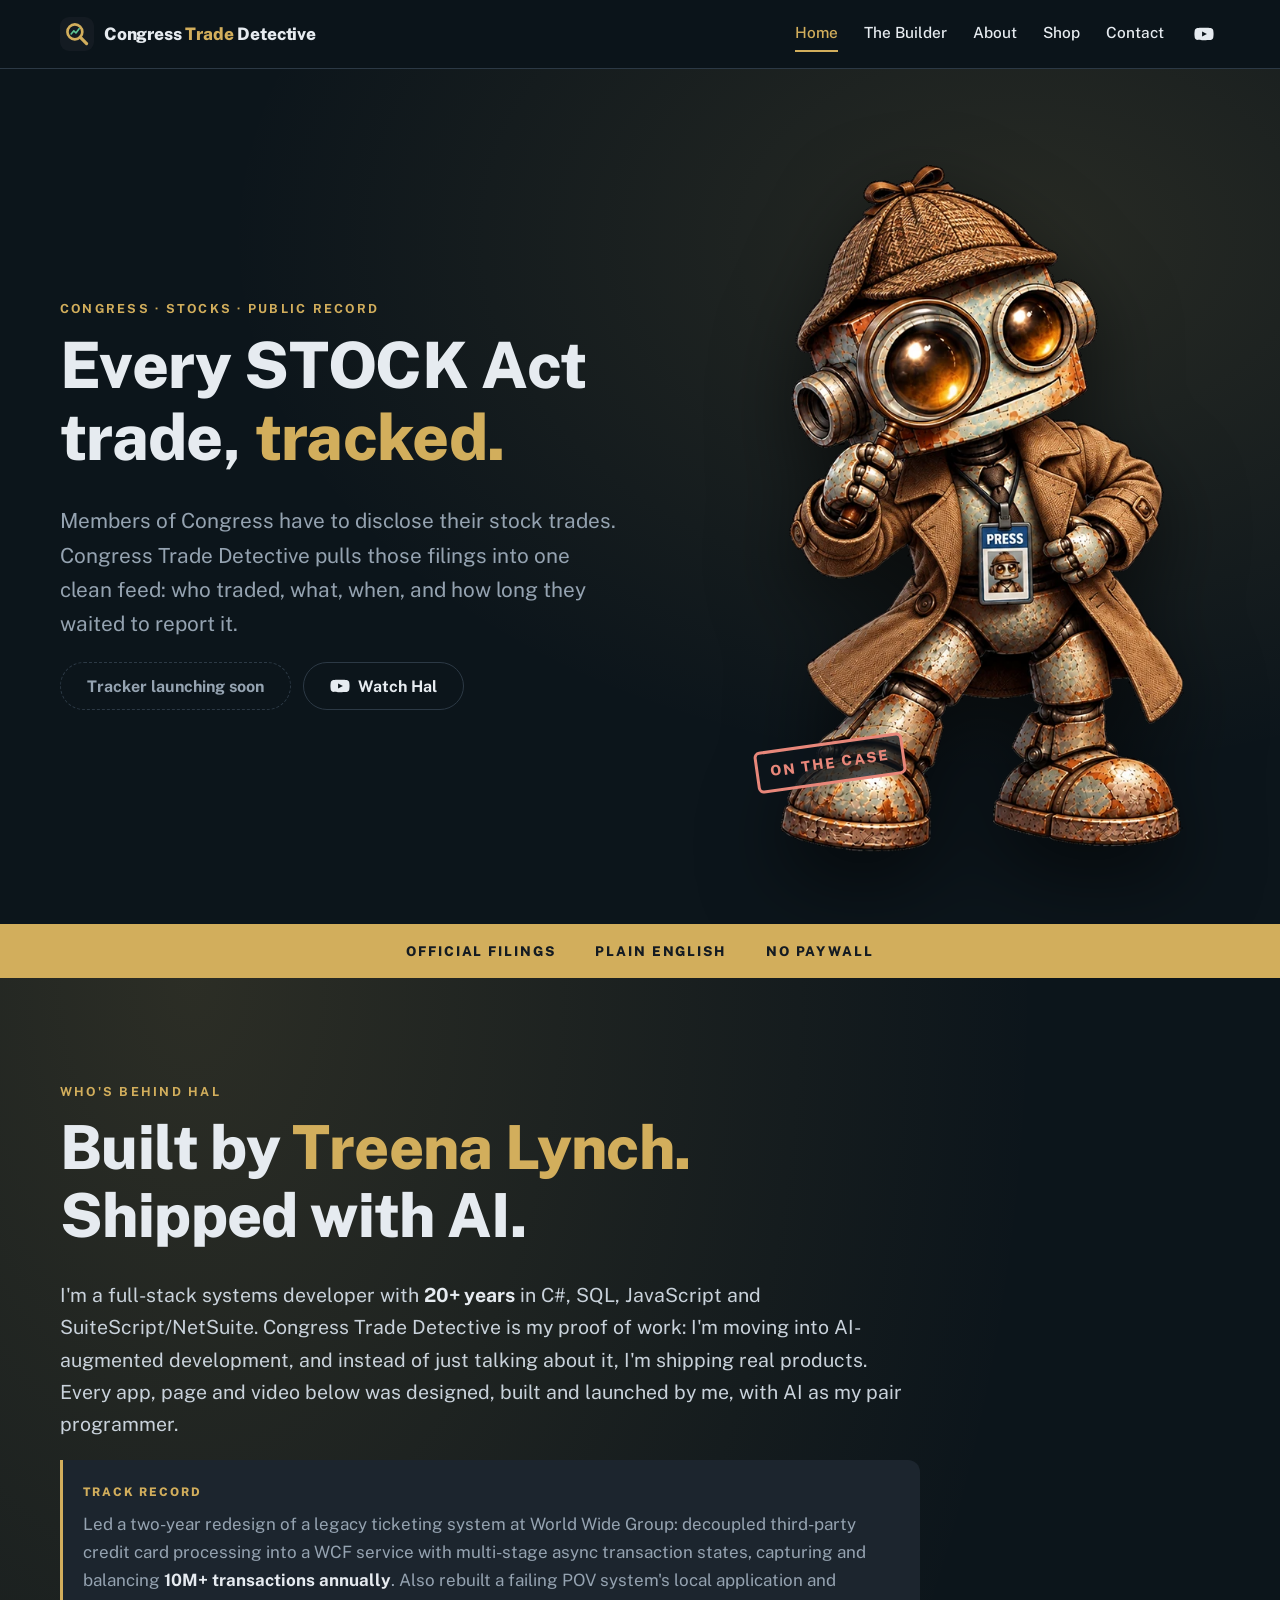
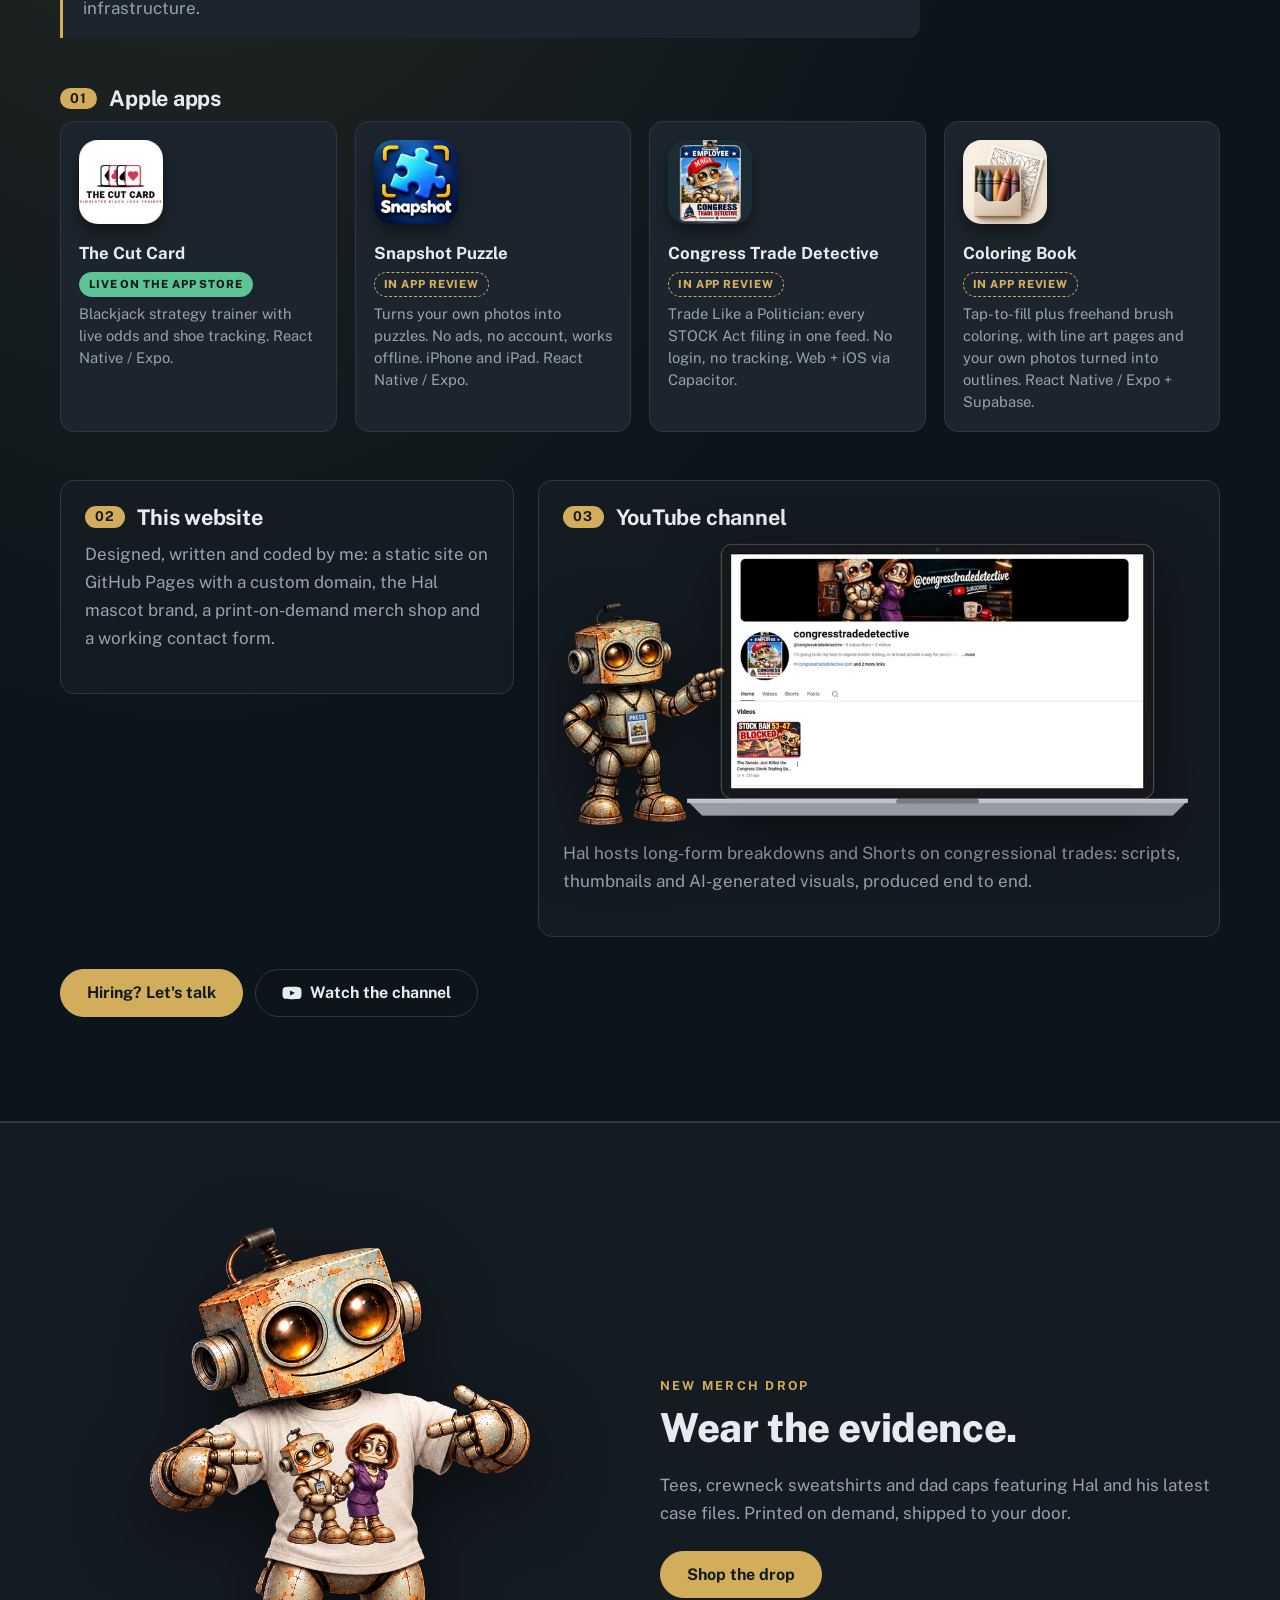
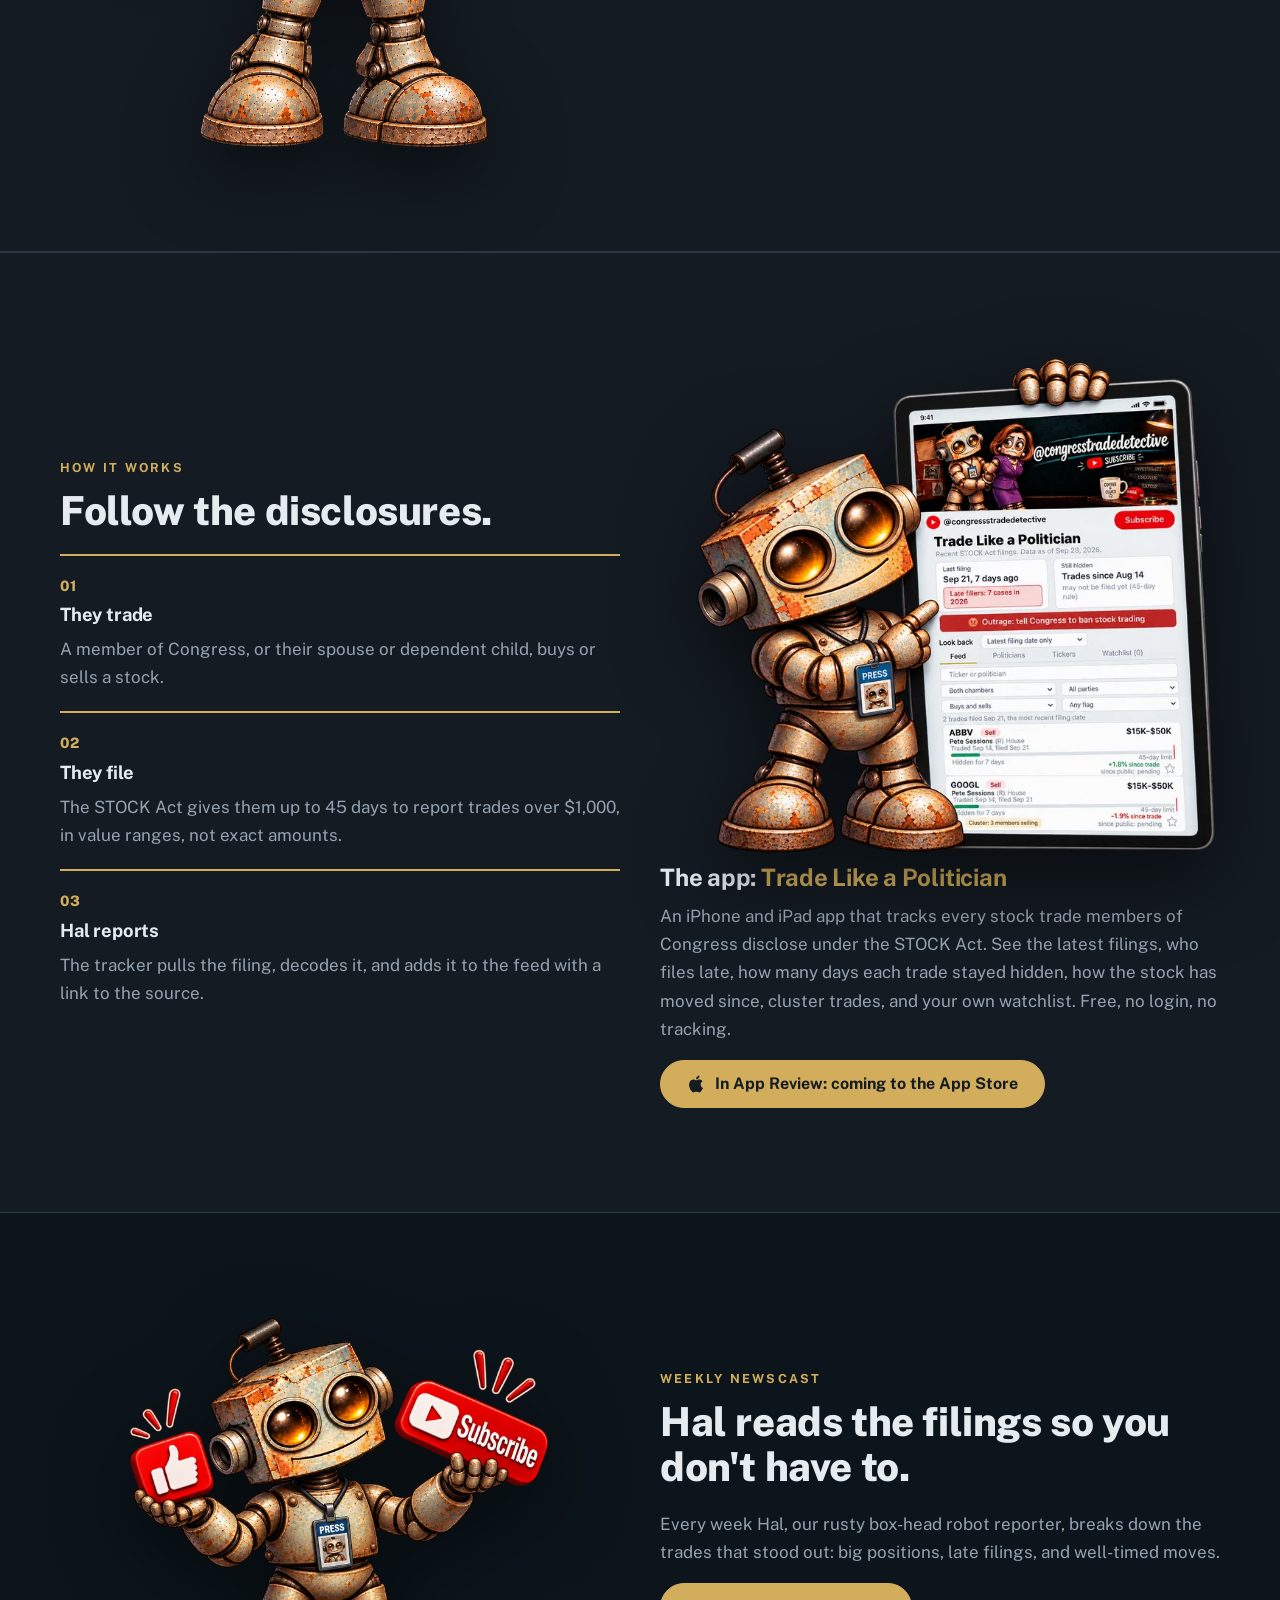
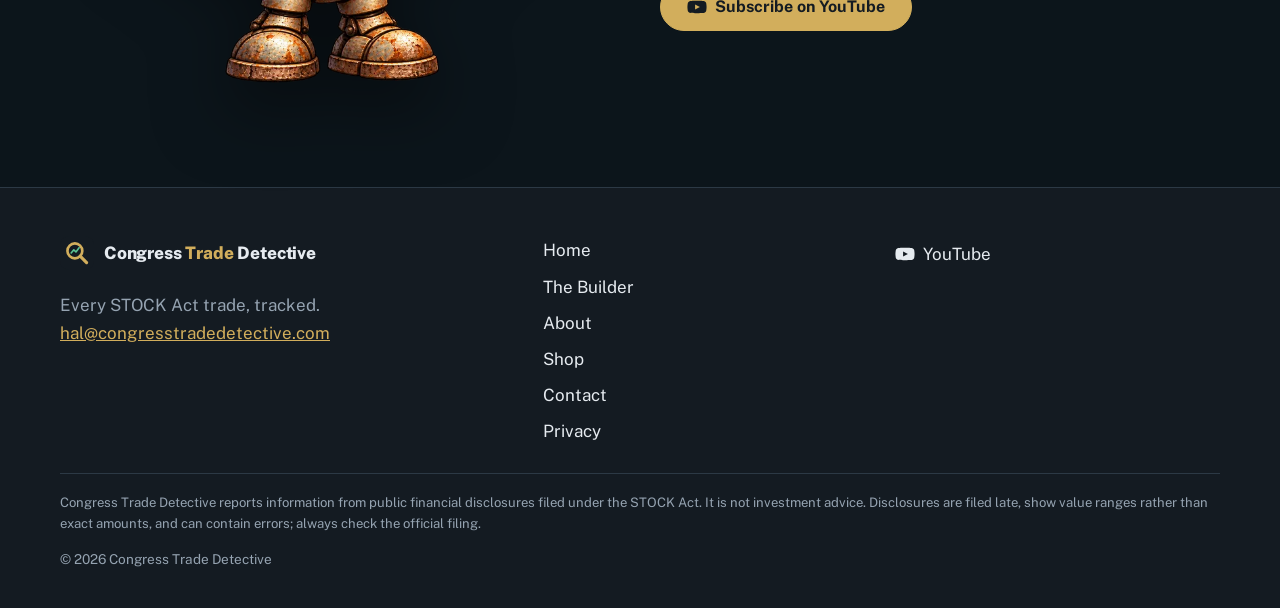
==== commit 7a9a165c: "10M+ transactions annually; add Coloring Book app" ====
--- a/index.html
+++ b/index.html
@@ -15,7 +15,7 @@
 <link rel="preconnect" href="https://fonts.googleapis.com">
 <link rel="preconnect" href="https://fonts.gstatic.com" crossorigin>
 <link href="https://fonts.googleapis.com/css2?family=Public+Sans:wght@400;500;600;700;800&display=swap" rel="stylesheet">
-<link rel="stylesheet" href="assets/css/style.css?v=10">
+<link rel="stylesheet" href="assets/css/style.css?v=11">
 </head>
 <body data-page="home">
 <a class="skip" href="#main">Skip to content</a>
@@ -45,7 +45,7 @@
       <p class="eyebrow">Who's behind Hal</p>
       <h2 class="builder-title">Built by <span class="hl">Treena Lynch.</span><br>Shipped with AI.</h2>
       <p class="lead">I'm a full-stack systems developer with <strong>20+ years</strong> in C#, SQL, JavaScript and SuiteScript/NetSuite. Congress Trade Detective is my proof of work: I'm moving into AI-augmented development, and instead of just talking about it, I'm shipping real products. Every app, page and video below was designed, built and launched by me, with AI as my pair programmer.</p>
-      <div class="cred"><span class="cred-tag">Track record</span><p>Led a two-year redesign of a legacy ticketing system at World Wide Group: decoupled third-party credit card processing into a WCF service with multi-stage async transaction states, serving <strong>50K+ concurrent users</strong>. Also rebuilt a failing POV system's local application and infrastructure.</p></div>
+      <div class="cred"><span class="cred-tag">Track record</span><p>Led a two-year redesign of a legacy ticketing system at World Wide Group: decoupled third-party credit card processing into a WCF service with multi-stage async transaction states, capturing and balancing <strong>10M+ transactions annually</strong>. Also rebuilt a failing POV system's local application and infrastructure.</p></div>
     </div>
 
     <h3 class="builder-sub"><span class="num">01</span> Apple apps</h3>
@@ -61,6 +61,10 @@
       <a class="app-card" data-ios href="https://apps.apple.com/us/developer/treena-lynch/id6813984765" target="_blank" rel="noopener">
         <img src="assets/img/apps/congress-trade-detective.webp" width="256" height="256" alt="Congress Trade Detective app icon" loading="lazy">
         <div><b>Congress Trade Detective</b><span class="app-status" data-ios-status>In App Review</span><p>Trade Like a Politician: every STOCK Act filing in one feed. No login, no tracking. Web + iOS via Capacitor.</p></div>
+      </a>
+      <a class="app-card" href="https://apps.apple.com/us/developer/treena-lynch/id6813984765" target="_blank" rel="noopener">
+        <img src="assets/img/apps/coloring-book.webp" width="256" height="256" alt="Coloring Book app icon" loading="lazy">
+        <div><b>Coloring Book</b><span class="app-status">In App Review</span><p>Tap-to-fill plus freehand brush coloring, with line art pages and your own photos turned into outlines. React Native / Expo + Supabase.</p></div>
       </a>
     </div>
 
@@ -125,7 +129,7 @@
 
 </main>
 <footer id="site-footer"></footer>
-<script src="assets/js/config.js?v=10"></script>
-<script src="assets/js/site.js?v=10"></script>
+<script src="assets/js/config.js?v=11"></script>
+<script src="assets/js/site.js?v=11"></script>
 </body>
 </html>
--- a/assets/css/style.css
+++ b/assets/css/style.css
@@ -204,7 +204,8 @@
 .builder-sub { font-size: 1.35rem; display: flex; align-items: center; gap: 12px; }
 .builder-sub .num { font-size: .85rem; color: #141B22; background: var(--seal); border-radius: 999px; padding: 3px 10px; letter-spacing: .08em; }
 .apps { display: grid; gap: 18px; grid-template-columns: 1fr; margin-bottom: 48px; }
-@media (min-width: 760px) { .apps { grid-template-columns: repeat(3, 1fr); } }
+@media (min-width: 640px) { .apps { grid-template-columns: repeat(2, 1fr); } }
+@media (min-width: 1100px) { .apps { grid-template-columns: repeat(4, 1fr); } .app-card { flex-direction: column; } .app-card img { width: 72px; height: 72px; } }
 .app-card { display: flex; gap: 16px; align-items: flex-start; background: var(--card); border: 1px solid var(--line); border-radius: var(--radius); padding: 18px; color: var(--ink); text-decoration: none; transition: border-color .2s, transform .2s; }
 .app-card:hover { border-color: var(--seal); transform: translateY(-2px); }
 .app-card img { width: 84px; height: 84px; flex: none; border-radius: 22%; box-shadow: 0 8px 18px rgba(0,0,0,.45); }
